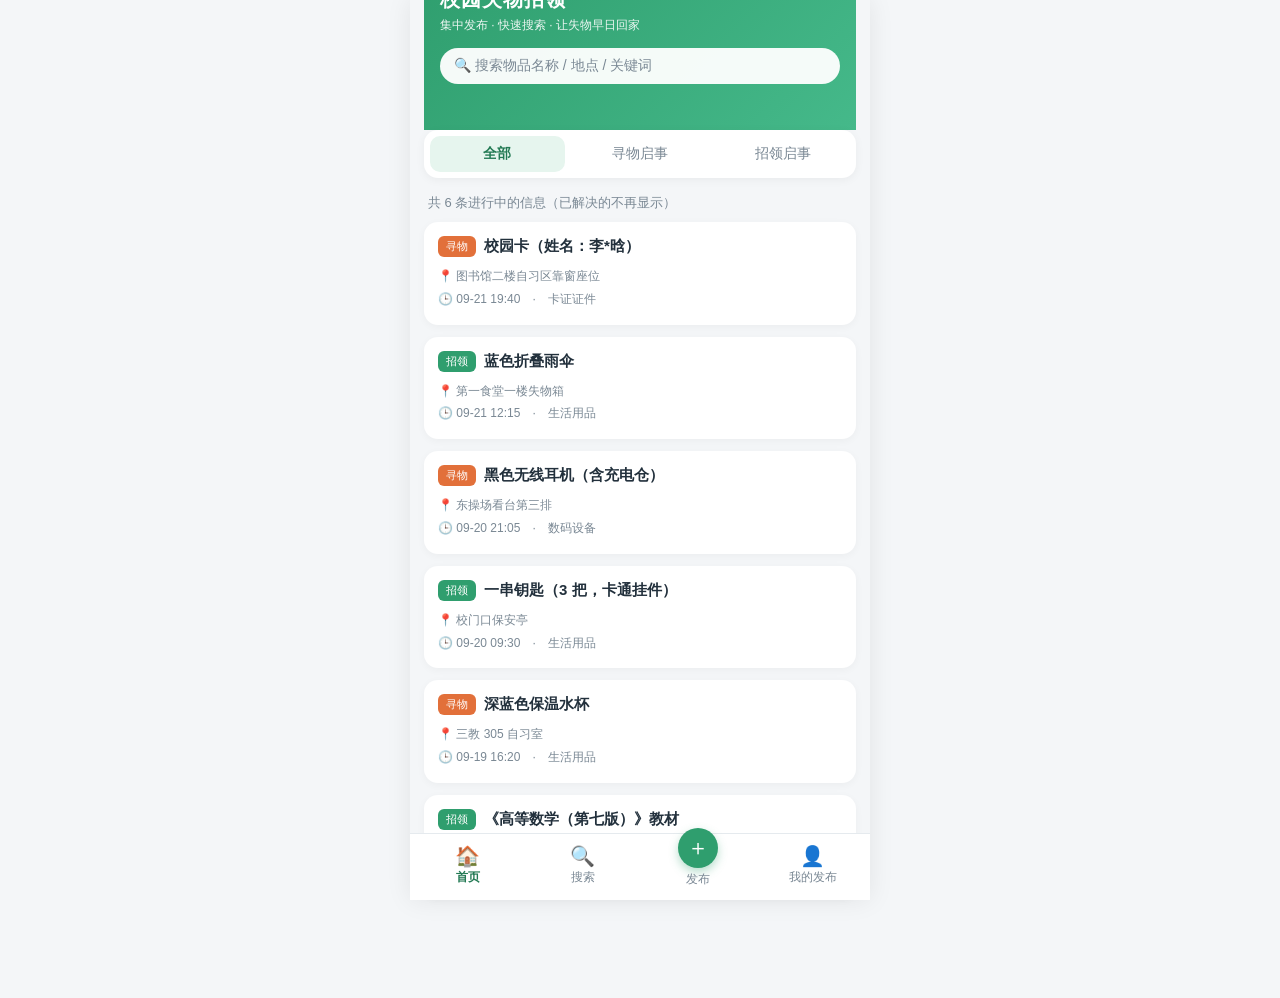
==== 校园失物招领小程序.html @ 011ce64b "feat:完成项目基础构建" ====
<!DOCTYPE html>
<html lang="zh-CN">
<head>
<meta charset="UTF-8">
<meta name="viewport" content="width=device-width, initial-scale=1.0">
<title>校园失物招领小程序 · 原型</title>
<style>
/* SECTION: base */
* { margin: 0; padding: 0; box-sizing: border-box; }
:root {
  --brand: #2f9e6e;
  --brand-dark: #237a54;
  --brand-light: #e6f5ee;
  --lost: #e2703a;
  --found: #2f9e6e;
  --text: #22303c;
  --sub: #7a8894;
  --line: #e5eaee;
  --bg: #f4f6f8;
  --card: #ffffff;
  --radius: 14px;
}
html, body { height: 100%; }
body {
  font-family: "PingFang SC", "Microsoft YaHei", "Helvetica Neue", Arial, sans-serif;
  background: var(--bg);
  color: var(--text);
  display: flex;
  justify-content: center;
}
/* 小程序外壳：桌面端居中为手机宽度，移动端铺满 */
#app {
  width: 100%;
  max-width: 460px;
  min-height: 100vh;
  background: var(--bg);
  display: flex;
  flex-direction: column;
  position: relative;
  box-shadow: 0 0 24px rgba(0,0,0,.08);
}
/* SECTION: header */
.app-header {
  background: linear-gradient(135deg, var(--brand) 0%, #45b98a 100%);
  color: #fff;
  padding: 18px 16px 46px;
}
.app-header h1 { font-size: 20px; font-weight: 700; letter-spacing: 1px; }
.app-header p { font-size: 12px; opacity: .9; margin-top: 4px; }
.header-search {
  margin-top: 14px;
  background: rgba(255,255,255,.95);
  border-radius: 999px;
  display: flex;
  align-items: center;
  padding: 9px 14px;
  gap: 8px;
  cursor: pointer;
  color: var(--sub);
  font-size: 14px;
}
/* SECTION: views */
.view { display: none; flex: 1; padding: 0 14px 88px; }
.view.active { display: block; }
.view-home { margin-top: -32px; }
/* 筛选 tab */
.filter-bar {
  display: flex;
  gap: 8px;
  background: var(--card);
  border-radius: var(--radius);
  padding: 6px;
  box-shadow: 0 2px 10px rgba(0,0,0,.05);
}
.filter-bar button {
  flex: 1;
  border: none;
  background: transparent;
  padding: 9px 0;
  border-radius: 10px;
  font-size: 14px;
  color: var(--sub);
  cursor: pointer;
}
.filter-bar button.on { background: var(--brand-light); color: var(--brand-dark); font-weight: 600; }
.section-title { font-size: 13px; color: var(--sub); margin: 16px 4px 10px; }
/* SECTION: card */
.card {
  background: var(--card);
  border-radius: var(--radius);
  padding: 14px;
  margin-bottom: 12px;
  box-shadow: 0 2px 8px rgba(0,0,0,.04);
  cursor: pointer;
  transition: transform .12s ease;
}
.card:active { transform: scale(.985); }
.card-top { display: flex; align-items: center; gap: 8px; margin-bottom: 8px; }
.tag {
  font-size: 11px;
  padding: 3px 8px;
  border-radius: 6px;
  color: #fff;
  flex-shrink: 0;
}
.tag.lost { background: var(--lost); }
.tag.found { background: var(--found); }
.tag.done { background: #9aa7b1; }
.card-title { font-size: 15px; font-weight: 600; flex: 1; }
.card-meta { font-size: 12px; color: var(--sub); line-height: 1.9; }
.card-meta span { display: block; }
.status-done { font-size: 12px; color: #9aa7b1; }
/* SECTION: empty */
.empty {
  text-align: center;
  color: var(--sub);
  font-size: 13px;
  padding: 48px 0;
  line-height: 2;
}
.empty .icon { font-size: 40px; display: block; margin-bottom: 6px; }
/* SECTION: form */
.form-card { background: var(--card); border-radius: var(--radius); padding: 16px; margin-top: 14px; }
.form-card h2 { font-size: 16px; margin-bottom: 14px; }
.field { margin-bottom: 14px; }
.field label { display: block; font-size: 13px; color: var(--text); margin-bottom: 6px; font-weight: 600; }
.field label i { color: #d9534f; font-style: normal; }
.field input[type=text], .field textarea, .field select {
  width: 100%;
  border: 1px solid var(--line);
  border-radius: 10px;
  padding: 10px 12px;
  font-size: 14px;
  font-family: inherit;
  color: var(--text);
  background: #fbfcfd;
  outline: none;
}
.field input:focus, .field textarea:focus, .field select:focus { border-color: var(--brand); background: #fff; }
.field textarea { resize: vertical; min-height: 76px; }
.type-switch { display: flex; gap: 8px; }
.type-switch button {
  flex: 1;
  padding: 10px 0;
  border: 1.5px solid var(--line);
  background: #fbfcfd;
  border-radius: 10px;
  font-size: 14px;
  color: var(--sub);
  cursor: pointer;
}
.type-switch button.on-lost { border-color: var(--lost); color: var(--lost); background: #fdf1ea; font-weight: 600; }
.type-switch button.on-found { border-color: var(--found); color: var(--found); background: var(--brand-light); font-weight: 600; }
.err { color: #d9534f; font-size: 12px; margin-top: 4px; display: none; }
.btn-primary {
  width: 100%;
  border: none;
  background: var(--brand);
  color: #fff;
  font-size: 16px;
  font-weight: 600;
  padding: 13px 0;
  border-radius: 999px;
  cursor: pointer;
  margin-top: 4px;
}
.btn-primary:active { background: var(--brand-dark); }
/* SECTION: search view */
.search-box {
  display: flex;
  gap: 8px;
  margin-top: 14px;
}
.search-box input {
  flex: 1;
  border: 1px solid var(--line);
  border-radius: 999px;
  padding: 11px 16px;
  font-size: 14px;
  outline: none;
  background: #fff;
}
.search-box input:focus { border-color: var(--brand); }
.search-box button {
  border: none;
  background: var(--brand);
  color: #fff;
  border-radius: 999px;
  padding: 0 20px;
  font-size: 14px;
  cursor: pointer;
}
.hot-tags { display: flex; flex-wrap: wrap; gap: 8px; margin-top: 12px; }
.hot-tags button {
  border: 1px solid var(--line);
  background: #fff;
  color: var(--sub);
  font-size: 12px;
  border-radius: 999px;
  padding: 6px 12px;
  cursor: pointer;
}
/* SECTION: detail */
.detail-card { background: var(--card); border-radius: var(--radius); padding: 18px 16px; margin-top: 14px; }
.detail-card h2 { font-size: 18px; margin: 10px 0 12px; line-height: 1.5; }
.detail-row { display: flex; font-size: 14px; padding: 9px 0; border-bottom: 1px dashed var(--line); }
.detail-row .k { width: 76px; color: var(--sub); flex-shrink: 0; }
.detail-row .v { flex: 1; line-height: 1.6; }
.detail-desc { font-size: 14px; line-height: 1.8; color: var(--text); background: var(--brand-light); border-radius: 10px; padding: 12px; margin-top: 12px; }
.contact-box {
  margin-top: 14px;
  border: 1.5px solid var(--brand);
  border-radius: 12px;
  padding: 12px 14px;
  font-size: 14px;
  color: var(--brand-dark);
  background: #f2fbf7;
}
.btn-back {
  margin-top: 14px;
  width: 100%;
  border: 1px solid var(--line);
  background: #fff;
  color: var(--sub);
  padding: 12px 0;
  border-radius: 999px;
  font-size: 14px;
  cursor: pointer;
}
.btn-status {
  margin-top: 10px;
  width: 100%;
  border: none;
  background: #fdf1ea;
  color: var(--lost);
  padding: 12px 0;
  border-radius: 999px;
  font-size: 14px;
  font-weight: 600;
  cursor: pointer;
}
/* SECTION: mine */
.mine-card { position: relative; }
.mine-actions { display: flex; gap: 8px; margin-top: 10px; }
.mine-actions button {
  flex: 1;
  border: 1px solid var(--brand);
  background: #fff;
  color: var(--brand-dark);
  border-radius: 999px;
  padding: 9px 0;
  font-size: 13px;
  cursor: pointer;
}
.mine-actions button.gray { border-color: var(--line); color: var(--sub); }
/* SECTION: tabbar */
.tabbar {
  position: fixed;
  bottom: 0;
  left: 50%;
  transform: translateX(-50%);
  width: 100%;
  max-width: 460px;
  background: #fff;
  border-top: 1px solid var(--line);
  display: flex;
  padding: 8px 0 calc(8px + env(safe-area-inset-bottom));
  z-index: 20;
}
.tabbar button {
  flex: 1;
  border: none;
  background: none;
  font-size: 12px;
  color: var(--sub);
  cursor: pointer;
  display: flex;
  flex-direction: column;
  align-items: center;
  gap: 3px;
  padding: 4px 0;
}
.tabbar button .ico { font-size: 20px; line-height: 1; }
.tabbar button.on { color: var(--brand-dark); font-weight: 600; }
.tabbar button.pub .ico {
  background: var(--brand);
  color: #fff;
  width: 40px; height: 40px;
  border-radius: 50%;
  display: flex; align-items: center; justify-content: center;
  font-size: 22px;
  margin-top: -18px;
  box-shadow: 0 4px 10px rgba(47,158,110,.35);
}
/* SECTION: toast */
#toast {
  position: fixed;
  left: 50%;
  top: 40%;
  transform: translate(-50%, -50%);
  background: rgba(30,40,48,.92);
  color: #fff;
  font-size: 14px;
  padding: 12px 22px;
  border-radius: 10px;
  z-index: 99;
  display: none;
  max-width: 78%;
  text-align: center;
  line-height: 1.6;
}
</style>
</head>
<body>
<div id="app">

  <!-- SECTION: view-home -->
  <section class="view view-home" id="view-home">
    <header class="app-header">
      <h1>校园失物招领</h1>
      <p>集中发布 · 快速搜索 · 让失物早日回家</p>
      <div class="header-search" id="home-search-entry">🔍 搜索物品名称 / 地点 / 关键词</div>
    </header>
    <div class="filter-bar" id="filter-bar">
      <button data-f="all" class="on">全部</button>
      <button data-f="lost">寻物启事</button>
      <button data-f="found">招领启事</button>
    </div>
    <div class="section-title" id="home-count"></div>
    <div id="home-list"></div>
  </section>

  <!-- SECTION: view-publish -->
  <section class="view" id="view-publish">
    <div class="form-card">
      <h2 id="publish-title">发布信息</h2>
      <div class="field">
        <label>信息类型 <i>*</i></label>
        <div class="type-switch" id="type-switch">
          <button data-t="lost" class="on-lost">我丢东西了（寻物）</button>
          <button data-t="found">我捡到东西了（招领）</button>
        </div>
      </div>
      <div class="field">
        <label for="f-title">物品名称 <i>*</i></label>
        <input type="text" id="f-title" placeholder="如：黑色无线耳机" maxlength="30">
        <div class="err" id="e-title">请填写物品名称</div>
      </div>
      <div class="field">
        <label for="f-category">物品分类</label>
        <select id="f-category">
          <option>卡证证件</option>
          <option>数码设备</option>
          <option>生活用品</option>
          <option>书籍资料</option>
          <option>衣物配饰</option>
          <option>其他</option>
        </select>
      </div>
      <div class="field">
        <label for="f-location">遗失 / 拾获地点 <i>*</i></label>
        <input type="text" id="f-location" placeholder="如：图书馆三楼自习区" maxlength="30">
        <div class="err" id="e-location">请填写地点</div>
      </div>
      <div class="field">
        <label for="f-time">大致时间</label>
        <input type="text" id="f-time" placeholder="如：09-22 下午课后" maxlength="30">
      </div>
      <div class="field">
        <label for="f-desc">详细描述</label>
        <textarea id="f-desc" placeholder="物品特征、补充说明等，方便对方确认（选填）" maxlength="120"></textarea>
      </div>
      <div class="field">
        <label for="f-contact">联系方式 <i>*</i></label>
        <input type="text" id="f-contact" placeholder="如：微信 / QQ / 电话" maxlength="40">
        <div class="err" id="e-contact">请填写联系方式</div>
      </div>
      <button class="btn-primary" id="btn-submit" data-primary-action="publish">确认发布</button>
    </div>
  </section>

  <!-- SECTION: view-search -->
  <section class="view" id="view-search">
    <div class="search-box">
      <input type="text" id="s-input" placeholder="输入物品名称、地点或关键词">
      <button id="s-btn" data-primary-action="search">搜索</button>
    </div>
    <div class="hot-tags" id="hot-tags">
      <button>校园卡</button><button>耳机</button><button>雨伞</button><button>钥匙</button><button>水杯</button><button>图书馆</button>
    </div>
    <div class="section-title" id="search-count">热门搜索词可一键搜索</div>
    <div id="search-list">
      <div class="empty"><span class="icon">🔍</span>输入关键词，查找校园内的失物与招领信息</div>
    </div>
  </section>

  <!-- SECTION: view-detail -->
  <section class="view" id="view-detail">
    <div class="detail-card" id="detail-card"></div>
    <button class="btn-back" id="btn-back">← 返回首页</button>
  </section>

  <!-- SECTION: view-mine -->
  <section class="view" id="view-mine">
    <div class="section-title" style="margin-top:16px">我发布的信息（可修改状态）</div>
    <div id="mine-list"></div>
  </section>

  <!-- SECTION: tabbar -->
  <nav class="tabbar" id="tabbar">
    <button data-v="home" class="on"><span class="ico">🏠</span>首页</button>
    <button data-v="search"><span class="ico">🔍</span>搜索</button>
    <button data-v="publish" class="pub"><span class="ico">＋</span>发布</button>
    <button data-v="mine"><span class="ico">👤</span>我的发布</button>
  </nav>

  <div id="toast"></div>
</div>

<script src="assets/data.js"></script>
<script>
/* SECTION: state */
var LS_KEY = "lf_proto_items_v1";
var items = loadItems();
var curFilter = "all";
var curDetailId = null;
var pubType = "lost";

function loadItems() {
  try {
    var saved = JSON.parse(localStorage.getItem(LS_KEY) || "null");
    if (Array.isArray(saved) && saved.length) return saved;
  } catch (e) {}
  return (window.LF_SEED || []).slice();
}
function saveItems() {
  try { localStorage.setItem(LS_KEY, JSON.stringify(items)); } catch (e) {}
}
function esc(s) {
  return String(s == null ? "" : s).replace(/[&<>"']/g, function (c) {
    return { "&": "&amp;", "<": "&lt;", ">": "&gt;", '"': "&quot;", "'": "&#39;" }[c];
  });
}
function typeText(t) { return t === "lost" ? "寻物" : "招领"; }
function statusText(it) { return it.status === "done" ? "已解决" : "进行中"; }

/* SECTION: toast */
var toastTimer = null;
function toast(msg) {
  var el = document.getElementById("toast");
  el.textContent = msg;
  el.style.display = "block";
  clearTimeout(toastTimer);
  toastTimer = setTimeout(function () { el.style.display = "none"; }, 1800);
}

/* SECTION: nav */
function show(view) {
  document.querySelectorAll(".view").forEach(function (v) { v.classList.remove("active"); });
  document.getElementById("view-" + view).classList.add("active");
  document.querySelectorAll("#tabbar button").forEach(function (b) {
    b.classList.toggle("on", b.dataset.v === view);
  });
  window.scrollTo(0, 0);
  if (view === "home") renderHome();
  if (view === "mine") renderMine();
}
document.getElementById("tabbar").addEventListener("click", function (e) {
  var b = e.target.closest("button");
  if (!b) return;
  if (b.dataset.v === "publish") resetPublishForm();
  show(b.dataset.v);
});
document.getElementById("home-search-entry").addEventListener("click", function () {
  show("search");
  document.getElementById("s-input").focus();
});

/* SECTION: home render */
function cardHTML(it) {
  return '<div class="card" data-id="' + it.id + '">' +
    '<div class="card-top">' +
      '<span class="tag ' + it.type + '">' + typeText(it.type) + '</span>' +
      '<span class="card-title">' + esc(it.title) + '</span>' +
      (it.status === "done" ? '<span class="status-done">已解决</span>' : '') +
    '</div>' +
    '<div class="card-meta">' +
      '<span>📍 ' + esc(it.location) + '</span>' +
      '<span>🕒 ' + esc(it.time || "时间未填") + '　·　' + esc(it.category) + '</span>' +
    '</div></div>';
}
function renderHome() {
  var list = items.filter(function (it) {
    return it.status !== "done" && (curFilter === "all" || it.type === curFilter);
  });
  list.sort(function (a, b) { return b.createdAt - a.createdAt; });
  document.getElementById("home-count").textContent =
    "共 " + list.length + " 条进行中的信息（已解决的不再显示）";
  document.getElementById("home-list").innerHTML = list.length
    ? list.map(cardHTML).join("")
    : '<div class="empty"><span class="icon">📭</span>暂无该类型信息<br>点击底部“发布”按钮发布第一条吧</div>';
}
document.getElementById("filter-bar").addEventListener("click", function (e) {
  var b = e.target.closest("button");
  if (!b) return;
  curFilter = b.dataset.f;
  document.querySelectorAll("#filter-bar button").forEach(function (x) { x.classList.toggle("on", x === b); });
  renderHome();
});
document.getElementById("home-list").addEventListener("click", function (e) {
  var c = e.target.closest(".card");
  if (c) openDetail(c.dataset.id);
});

/* SECTION: detail */
function openDetail(id) {
  var it = items.find(function (x) { return x.id === id; });
  if (!it) return;
  curDetailId = id;
  var mineBtn = it.mine && it.status !== "done"
    ? '<button class="btn-status" id="btn-done">标记为已解决</button>' : "";
  document.getElementById("detail-card").innerHTML =
    '<span class="tag ' + it.type + '">' + typeText(it.type) + '启事</span>' +
    (it.status === "done" ? ' <span class="tag done">已解决</span>' : '') +
    '<h2>' + esc(it.title) + '</h2>' +
    '<div class="detail-row"><span class="k">物品分类</span><span class="v">' + esc(it.category) + '</span></div>' +
    '<div class="detail-row"><span class="k">' + (it.type === "lost" ? "遗失地点" : "拾获地点") + '</span><span class="v">' + esc(it.location) + '</span></div>' +
    '<div class="detail-row"><span class="k">大致时间</span><span class="v">' + esc(it.time || "未填写") + '</span></div>' +
    '<div class="detail-row"><span class="k">发布人</span><span class="v">' + esc(it.owner) + '</span></div>' +
    '<div class="detail-row"><span class="k">当前状态</span><span class="v">' + statusText(it) + '</span></div>' +
    (it.desc ? '<div class="detail-desc">' + esc(it.desc) + '</div>' : '') +
    '<div class="contact-box">📞 联系方式：' + esc(it.contact) + '</div>' +
    mineBtn;
  show("detail");
  var doneBtn = document.getElementById("btn-done");
  if (doneBtn) doneBtn.addEventListener("click", function () {
    it.status = "done";
    saveItems();
    toast("已标记为已解决");
    openDetail(id);
  });
}
document.getElementById("btn-back").addEventListener("click", function () { show("home"); });

/* SECTION: publish */
var editId = null;

function resetPublishForm() {
  editId = null;
  pubType = "lost";
  ["f-title", "f-location", "f-time", "f-desc", "f-contact"].forEach(function (id) {
    document.getElementById(id).value = "";
  });
  document.getElementById("f-category").selectedIndex = 0;
  ["e-title", "e-location", "e-contact"].forEach(function (id) {
    document.getElementById(id).style.display = "none";
  });
  document.getElementById("publish-title").textContent = "发布信息";
  document.getElementById("btn-submit").textContent = "确认发布";
  document.querySelectorAll("#type-switch button").forEach(function (x) {
    x.className = x.dataset.t === "lost" ? "on-lost" : "";
  });
}

function openEdit(id) {
  var it = items.find(function (x) { return x.id === id; });
  if (!it) return;
  editId = id;
  pubType = it.type;
  document.getElementById("f-title").value = it.title;
  document.getElementById("f-category").value = it.category;
  document.getElementById("f-location").value = it.location;
  document.getElementById("f-time").value = it.time;
  document.getElementById("f-desc").value = it.desc || "";
  document.getElementById("f-contact").value = it.contact;
  document.getElementById("publish-title").textContent = "编辑信息";
  document.getElementById("btn-submit").textContent = "保存修改";
  document.querySelectorAll("#type-switch button").forEach(function (x) {
    x.className = "";
    if (x.dataset.t === pubType) x.className = pubType === "lost" ? "on-lost" : "on-found";
  });
  show("publish");
}

document.getElementById("type-switch").addEventListener("click", function (e) {
  var b = e.target.closest("button");
  if (!b) return;
  pubType = b.dataset.t;
  document.querySelectorAll("#type-switch button").forEach(function (x) {
    x.className = "";
    if (x === b) x.className = pubType === "lost" ? "on-lost" : "on-found";
  });
});
document.getElementById("btn-submit").addEventListener("click", function () {
  var title = document.getElementById("f-title").value.trim();
  var loc = document.getElementById("f-location").value.trim();
  var contact = document.getElementById("f-contact").value.trim();
  var ok = true;
  [["e-title", title], ["e-location", loc], ["e-contact", contact]].forEach(function (p) {
    var show2 = !p[1];
    document.getElementById(p[0]).style.display = show2 ? "block" : "none";
    if (show2) ok = false;
  });
  if (!ok) { toast("请补全带 * 的必填项"); return; }
  var now = new Date();
  var pad = function (n) { return n < 10 ? "0" + n : n; };
  var defaultTime = document.getElementById("f-time").value.trim() ||
    (pad(now.getMonth() + 1) + "-" + pad(now.getDate()) + " " + pad(now.getHours()) + ":" + pad(now.getMinutes()));

  if (editId) {
    var it = items.find(function (x) { return x.id === editId; });
    if (it) {
      it.type = pubType;
      it.title = title;
      it.category = document.getElementById("f-category").value;
      it.location = loc;
      it.time = defaultTime;
      it.desc = document.getElementById("f-desc").value.trim();
      it.contact = contact;
    }
    saveItems();
    resetPublishForm();
    toast("修改已保存");
    show("mine");
    return;
  }

  items.unshift({
    id: "u" + Date.now(),
    type: pubType,
    title: title,
    category: document.getElementById("f-category").value,
    location: loc,
    time: defaultTime,
    desc: document.getElementById("f-desc").value.trim(),
    contact: contact,
    owner: "我",
    mine: true,
    status: "open",
    createdAt: Date.now()
  });
  saveItems();
  resetPublishForm();
  toast("发布成功！信息已显示在首页");
  show("home");
});

/* SECTION: search */
function doSearch(kw) {
  kw = kw.trim();
  if (!kw) { toast("请输入搜索关键词"); return; }
  var k = kw.toLowerCase();
  var res = items.filter(function (it) {
    return it.status !== "done" &&
      (it.title + it.location + it.category + it.desc + it.type).toLowerCase().indexOf(k) >= 0;
  });
  res.sort(function (a, b) { return b.createdAt - a.createdAt; });
  document.getElementById("search-count").textContent =
    "“" + kw + "” 的搜索结果：共 " + res.length + " 条";
  document.getElementById("search-list").innerHTML = res.length
    ? res.map(cardHTML).join("")
    : '<div class="empty"><span class="icon">🙁</span>没有找到与“' + esc(kw) + '”相关的信息<br>换个关键词试试，或发布一条新信息</div>';
}
document.getElementById("s-btn").addEventListener("click", function () {
  doSearch(document.getElementById("s-input").value);
});
document.getElementById("s-input").addEventListener("keydown", function (e) {
  if (e.key === "Enter") doSearch(this.value);
});
document.getElementById("hot-tags").addEventListener("click", function (e) {
  var b = e.target.closest("button");
  if (!b) return;
  document.getElementById("s-input").value = b.textContent;
  doSearch(b.textContent);
});
document.getElementById("search-list").addEventListener("click", function (e) {
  var c = e.target.closest(".card");
  if (c) openDetail(c.dataset.id);
});

/* SECTION: mine */
function renderMine() {
  var mine = items.filter(function (it) { return it.mine; });
  mine.sort(function (a, b) { return b.createdAt - a.createdAt; });
  document.getElementById("mine-list").innerHTML = mine.length
    ? mine.map(function (it) {
        return '<div class="card mine-card" data-id="' + it.id + '">' +
          '<div class="card-top"><span class="tag ' + it.type + '">' + typeText(it.type) + '</span>' +
          '<span class="card-title">' + esc(it.title) + '</span>' +
          '<span class="status-done">' + statusText(it) + '</span></div>' +
          '<div class="card-meta"><span>📍 ' + esc(it.location) + '　🕒 ' + esc(it.time) + '</span></div>' +
          '<div class="mine-actions">' +
            (it.status !== "done" ? '<button data-act="done">标记为已解决</button>' : '') +
            (it.status !== "done" ? '<button data-act="edit">编辑修改</button>' : '') +
            '<button class="gray" data-act="view">查看详情</button>' +
          '</div></div>';
      }).join("")
    : '<div class="empty"><span class="icon">📝</span>你还没有发布过信息<br>点击底部“＋”发布第一条</div>';
}
document.getElementById("mine-list").addEventListener("click", function (e) {
  var act = e.target.closest("button");
  var card = e.target.closest(".card");
  if (!card) return;
  var it = items.find(function (x) { return x.id === card.dataset.id; });
  if (!it) return;
  if (act && act.dataset.act === "done") {
    it.status = "done";
    saveItems();
    toast("状态已更新为“已解决”，该信息已从列表移除");
    renderMine();
  } else if (act && act.dataset.act === "edit") {
    openEdit(it.id);
  } else {
    openDetail(it.id);
  }
});

/* SECTION: init */
renderHome();
show("home");
</script>
</body>
</html>
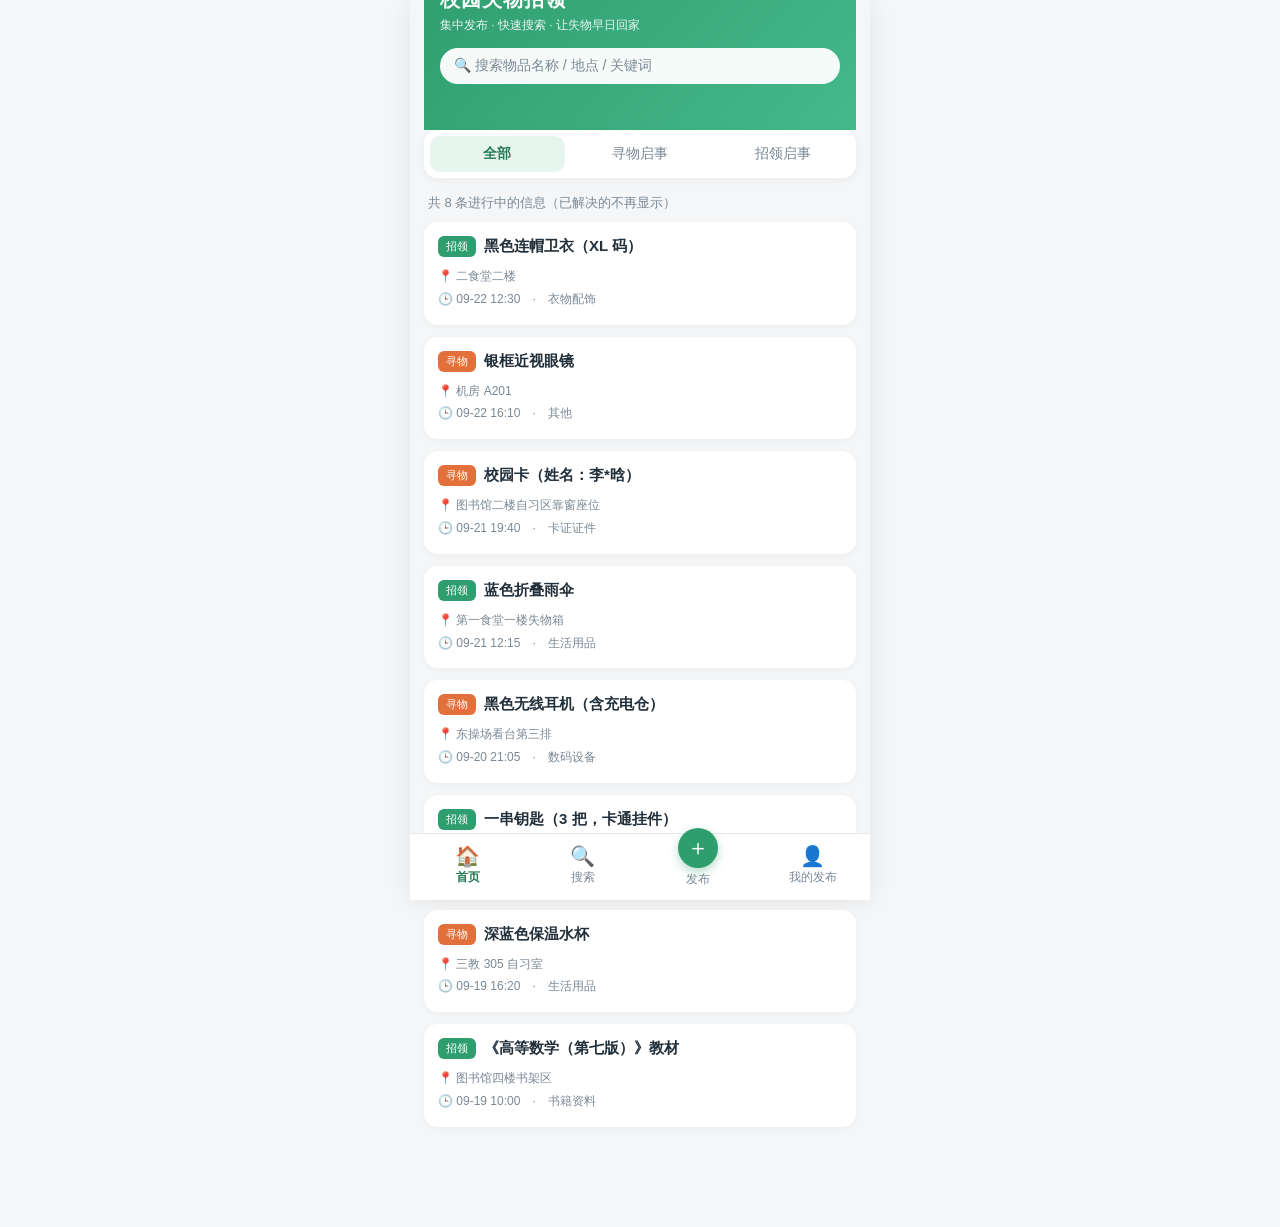
==== commit 62b2f51a: "feat: 实现校园失物招领核心流程 支持发布、搜索、详情、编辑、已找到/已归还状态维护，增加组合筛选、联系方式复制和数据备份，补充 README 与测试报告。" ====
--- a/校园失物招领小程序.html
+++ b/校园失物招领小程序.html
@@ -1,723 +1,723 @@
-<!DOCTYPE html>
-<html lang="zh-CN">
-<head>
-<meta charset="UTF-8">
-<meta name="viewport" content="width=device-width, initial-scale=1.0">
-<title>校园失物招领小程序 · 原型</title>
-<style>
-/* SECTION: base */
-* { margin: 0; padding: 0; box-sizing: border-box; }
-:root {
-  --brand: #2f9e6e;
-  --brand-dark: #237a54;
-  --brand-light: #e6f5ee;
-  --lost: #e2703a;
-  --found: #2f9e6e;
-  --text: #22303c;
-  --sub: #7a8894;
-  --line: #e5eaee;
-  --bg: #f4f6f8;
-  --card: #ffffff;
-  --radius: 14px;
-}
-html, body { height: 100%; }
-body {
-  font-family: "PingFang SC", "Microsoft YaHei", "Helvetica Neue", Arial, sans-serif;
-  background: var(--bg);
-  color: var(--text);
-  display: flex;
-  justify-content: center;
-}
-/* 小程序外壳：桌面端居中为手机宽度，移动端铺满 */
-#app {
-  width: 100%;
-  max-width: 460px;
-  min-height: 100vh;
-  background: var(--bg);
-  display: flex;
-  flex-direction: column;
-  position: relative;
-  box-shadow: 0 0 24px rgba(0,0,0,.08);
-}
-/* SECTION: header */
-.app-header {
-  background: linear-gradient(135deg, var(--brand) 0%, #45b98a 100%);
-  color: #fff;
-  padding: 18px 16px 46px;
-}
-.app-header h1 { font-size: 20px; font-weight: 700; letter-spacing: 1px; }
-.app-header p { font-size: 12px; opacity: .9; margin-top: 4px; }
-.header-search {
-  margin-top: 14px;
-  background: rgba(255,255,255,.95);
-  border-radius: 999px;
-  display: flex;
-  align-items: center;
-  padding: 9px 14px;
-  gap: 8px;
-  cursor: pointer;
-  color: var(--sub);
-  font-size: 14px;
-}
-/* SECTION: views */
-.view { display: none; flex: 1; padding: 0 14px 88px; }
-.view.active { display: block; }
-.view-home { margin-top: -32px; }
-/* 筛选 tab */
-.filter-bar {
-  display: flex;
-  gap: 8px;
-  background: var(--card);
-  border-radius: var(--radius);
-  padding: 6px;
-  box-shadow: 0 2px 10px rgba(0,0,0,.05);
-}
-.filter-bar button {
-  flex: 1;
-  border: none;
-  background: transparent;
-  padding: 9px 0;
-  border-radius: 10px;
-  font-size: 14px;
-  color: var(--sub);
-  cursor: pointer;
-}
-.filter-bar button.on { background: var(--brand-light); color: var(--brand-dark); font-weight: 600; }
-.section-title { font-size: 13px; color: var(--sub); margin: 16px 4px 10px; }
-/* SECTION: card */
-.card {
-  background: var(--card);
-  border-radius: var(--radius);
-  padding: 14px;
-  margin-bottom: 12px;
-  box-shadow: 0 2px 8px rgba(0,0,0,.04);
-  cursor: pointer;
-  transition: transform .12s ease;
-}
-.card:active { transform: scale(.985); }
-.card-top { display: flex; align-items: center; gap: 8px; margin-bottom: 8px; }
-.tag {
-  font-size: 11px;
-  padding: 3px 8px;
-  border-radius: 6px;
-  color: #fff;
-  flex-shrink: 0;
-}
-.tag.lost { background: var(--lost); }
-.tag.found { background: var(--found); }
-.tag.done { background: #9aa7b1; }
-.card-title { font-size: 15px; font-weight: 600; flex: 1; }
-.card-meta { font-size: 12px; color: var(--sub); line-height: 1.9; }
-.card-meta span { display: block; }
-.status-done { font-size: 12px; color: #9aa7b1; }
-/* SECTION: empty */
-.empty {
-  text-align: center;
-  color: var(--sub);
-  font-size: 13px;
-  padding: 48px 0;
-  line-height: 2;
-}
-.empty .icon { font-size: 40px; display: block; margin-bottom: 6px; }
-/* SECTION: form */
-.form-card { background: var(--card); border-radius: var(--radius); padding: 16px; margin-top: 14px; }
-.form-card h2 { font-size: 16px; margin-bottom: 14px; }
-.field { margin-bottom: 14px; }
-.field label { display: block; font-size: 13px; color: var(--text); margin-bottom: 6px; font-weight: 600; }
-.field label i { color: #d9534f; font-style: normal; }
-.field input[type=text], .field textarea, .field select {
-  width: 100%;
-  border: 1px solid var(--line);
-  border-radius: 10px;
-  padding: 10px 12px;
-  font-size: 14px;
-  font-family: inherit;
-  color: var(--text);
-  background: #fbfcfd;
-  outline: none;
-}
-.field input:focus, .field textarea:focus, .field select:focus { border-color: var(--brand); background: #fff; }
-.field textarea { resize: vertical; min-height: 76px; }
-.type-switch { display: flex; gap: 8px; }
-.type-switch button {
-  flex: 1;
-  padding: 10px 0;
-  border: 1.5px solid var(--line);
-  background: #fbfcfd;
-  border-radius: 10px;
-  font-size: 14px;
-  color: var(--sub);
-  cursor: pointer;
-}
-.type-switch button.on-lost { border-color: var(--lost); color: var(--lost); background: #fdf1ea; font-weight: 600; }
-.type-switch button.on-found { border-color: var(--found); color: var(--found); background: var(--brand-light); font-weight: 600; }
-.err { color: #d9534f; font-size: 12px; margin-top: 4px; display: none; }
-.btn-primary {
-  width: 100%;
-  border: none;
-  background: var(--brand);
-  color: #fff;
-  font-size: 16px;
-  font-weight: 600;
-  padding: 13px 0;
-  border-radius: 999px;
-  cursor: pointer;
-  margin-top: 4px;
-}
-.btn-primary:active { background: var(--brand-dark); }
-/* SECTION: search view */
-.search-box {
-  display: flex;
-  gap: 8px;
-  margin-top: 14px;
-}
-.search-box input {
-  flex: 1;
-  border: 1px solid var(--line);
-  border-radius: 999px;
-  padding: 11px 16px;
-  font-size: 14px;
-  outline: none;
-  background: #fff;
-}
-.search-box input:focus { border-color: var(--brand); }
-.search-box button {
-  border: none;
-  background: var(--brand);
-  color: #fff;
-  border-radius: 999px;
-  padding: 0 20px;
-  font-size: 14px;
-  cursor: pointer;
-}
-.hot-tags { display: flex; flex-wrap: wrap; gap: 8px; margin-top: 12px; }
-.hot-tags button {
-  border: 1px solid var(--line);
-  background: #fff;
-  color: var(--sub);
-  font-size: 12px;
-  border-radius: 999px;
-  padding: 6px 12px;
-  cursor: pointer;
-}
-/* SECTION: detail */
-.detail-card { background: var(--card); border-radius: var(--radius); padding: 18px 16px; margin-top: 14px; }
-.detail-card h2 { font-size: 18px; margin: 10px 0 12px; line-height: 1.5; }
-.detail-row { display: flex; font-size: 14px; padding: 9px 0; border-bottom: 1px dashed var(--line); }
-.detail-row .k { width: 76px; color: var(--sub); flex-shrink: 0; }
-.detail-row .v { flex: 1; line-height: 1.6; }
-.detail-desc { font-size: 14px; line-height: 1.8; color: var(--text); background: var(--brand-light); border-radius: 10px; padding: 12px; margin-top: 12px; }
-.contact-box {
-  margin-top: 14px;
-  border: 1.5px solid var(--brand);
-  border-radius: 12px;
-  padding: 12px 14px;
-  font-size: 14px;
-  color: var(--brand-dark);
-  background: #f2fbf7;
-}
-.btn-back {
-  margin-top: 14px;
-  width: 100%;
-  border: 1px solid var(--line);
-  background: #fff;
-  color: var(--sub);
-  padding: 12px 0;
-  border-radius: 999px;
-  font-size: 14px;
-  cursor: pointer;
-}
-.btn-status {
-  margin-top: 10px;
-  width: 100%;
-  border: none;
-  background: #fdf1ea;
-  color: var(--lost);
-  padding: 12px 0;
-  border-radius: 999px;
-  font-size: 14px;
-  font-weight: 600;
-  cursor: pointer;
-}
-/* SECTION: mine */
-.mine-card { position: relative; }
-.mine-actions { display: flex; gap: 8px; margin-top: 10px; }
-.mine-actions button {
-  flex: 1;
-  border: 1px solid var(--brand);
-  background: #fff;
-  color: var(--brand-dark);
-  border-radius: 999px;
-  padding: 9px 0;
-  font-size: 13px;
-  cursor: pointer;
-}
-.mine-actions button.gray { border-color: var(--line); color: var(--sub); }
-/* SECTION: tabbar */
-.tabbar {
-  position: fixed;
-  bottom: 0;
-  left: 50%;
-  transform: translateX(-50%);
-  width: 100%;
-  max-width: 460px;
-  background: #fff;
-  border-top: 1px solid var(--line);
-  display: flex;
-  padding: 8px 0 calc(8px + env(safe-area-inset-bottom));
-  z-index: 20;
-}
-.tabbar button {
-  flex: 1;
-  border: none;
-  background: none;
-  font-size: 12px;
-  color: var(--sub);
-  cursor: pointer;
-  display: flex;
-  flex-direction: column;
-  align-items: center;
-  gap: 3px;
-  padding: 4px 0;
-}
-.tabbar button .ico { font-size: 20px; line-height: 1; }
-.tabbar button.on { color: var(--brand-dark); font-weight: 600; }
-.tabbar button.pub .ico {
-  background: var(--brand);
-  color: #fff;
-  width: 40px; height: 40px;
-  border-radius: 50%;
-  display: flex; align-items: center; justify-content: center;
-  font-size: 22px;
-  margin-top: -18px;
-  box-shadow: 0 4px 10px rgba(47,158,110,.35);
-}
-/* SECTION: toast */
-#toast {
-  position: fixed;
-  left: 50%;
-  top: 40%;
-  transform: translate(-50%, -50%);
-  background: rgba(30,40,48,.92);
-  color: #fff;
-  font-size: 14px;
-  padding: 12px 22px;
-  border-radius: 10px;
-  z-index: 99;
-  display: none;
-  max-width: 78%;
-  text-align: center;
-  line-height: 1.6;
-}
-</style>
-</head>
-<body>
-<div id="app">
-
-  <!-- SECTION: view-home -->
-  <section class="view view-home" id="view-home">
-    <header class="app-header">
-      <h1>校园失物招领</h1>
-      <p>集中发布 · 快速搜索 · 让失物早日回家</p>
-      <div class="header-search" id="home-search-entry">🔍 搜索物品名称 / 地点 / 关键词</div>
-    </header>
-    <div class="filter-bar" id="filter-bar">
-      <button data-f="all" class="on">全部</button>
-      <button data-f="lost">寻物启事</button>
-      <button data-f="found">招领启事</button>
-    </div>
-    <div class="section-title" id="home-count"></div>
-    <div id="home-list"></div>
-  </section>
-
-  <!-- SECTION: view-publish -->
-  <section class="view" id="view-publish">
-    <div class="form-card">
-      <h2 id="publish-title">发布信息</h2>
-      <div class="field">
-        <label>信息类型 <i>*</i></label>
-        <div class="type-switch" id="type-switch">
-          <button data-t="lost" class="on-lost">我丢东西了（寻物）</button>
-          <button data-t="found">我捡到东西了（招领）</button>
-        </div>
-      </div>
-      <div class="field">
-        <label for="f-title">物品名称 <i>*</i></label>
-        <input type="text" id="f-title" placeholder="如：黑色无线耳机" maxlength="30">
-        <div class="err" id="e-title">请填写物品名称</div>
-      </div>
-      <div class="field">
-        <label for="f-category">物品分类</label>
-        <select id="f-category">
-          <option>卡证证件</option>
-          <option>数码设备</option>
-          <option>生活用品</option>
-          <option>书籍资料</option>
-          <option>衣物配饰</option>
-          <option>其他</option>
-        </select>
-      </div>
-      <div class="field">
-        <label for="f-location">遗失 / 拾获地点 <i>*</i></label>
-        <input type="text" id="f-location" placeholder="如：图书馆三楼自习区" maxlength="30">
-        <div class="err" id="e-location">请填写地点</div>
-      </div>
-      <div class="field">
-        <label for="f-time">大致时间</label>
-        <input type="text" id="f-time" placeholder="如：09-22 下午课后" maxlength="30">
-      </div>
-      <div class="field">
-        <label for="f-desc">详细描述</label>
-        <textarea id="f-desc" placeholder="物品特征、补充说明等，方便对方确认（选填）" maxlength="120"></textarea>
-      </div>
-      <div class="field">
-        <label for="f-contact">联系方式 <i>*</i></label>
-        <input type="text" id="f-contact" placeholder="如：微信 / QQ / 电话" maxlength="40">
-        <div class="err" id="e-contact">请填写联系方式</div>
-      </div>
-      <button class="btn-primary" id="btn-submit" data-primary-action="publish">确认发布</button>
-    </div>
-  </section>
-
-  <!-- SECTION: view-search -->
-  <section class="view" id="view-search">
-    <div class="search-box">
-      <input type="text" id="s-input" placeholder="输入物品名称、地点或关键词">
-      <button id="s-btn" data-primary-action="search">搜索</button>
-    </div>
-    <div class="hot-tags" id="hot-tags">
-      <button>校园卡</button><button>耳机</button><button>雨伞</button><button>钥匙</button><button>水杯</button><button>图书馆</button>
-    </div>
-    <div class="section-title" id="search-count">热门搜索词可一键搜索</div>
-    <div id="search-list">
-      <div class="empty"><span class="icon">🔍</span>输入关键词，查找校园内的失物与招领信息</div>
-    </div>
-  </section>
-
-  <!-- SECTION: view-detail -->
-  <section class="view" id="view-detail">
-    <div class="detail-card" id="detail-card"></div>
-    <button class="btn-back" id="btn-back">← 返回首页</button>
-  </section>
-
-  <!-- SECTION: view-mine -->
-  <section class="view" id="view-mine">
-    <div class="section-title" style="margin-top:16px">我发布的信息（可修改状态）</div>
-    <div id="mine-list"></div>
-  </section>
-
-  <!-- SECTION: tabbar -->
-  <nav class="tabbar" id="tabbar">
-    <button data-v="home" class="on"><span class="ico">🏠</span>首页</button>
-    <button data-v="search"><span class="ico">🔍</span>搜索</button>
-    <button data-v="publish" class="pub"><span class="ico">＋</span>发布</button>
-    <button data-v="mine"><span class="ico">👤</span>我的发布</button>
-  </nav>
-
-  <div id="toast"></div>
-</div>
-
-<script src="assets/data.js"></script>
-<script>
-/* SECTION: state */
-var LS_KEY = "lf_proto_items_v1";
-var items = loadItems();
-var curFilter = "all";
-var curDetailId = null;
-var pubType = "lost";
-
-function loadItems() {
-  try {
-    var saved = JSON.parse(localStorage.getItem(LS_KEY) || "null");
-    if (Array.isArray(saved) && saved.length) return saved;
-  } catch (e) {}
-  return (window.LF_SEED || []).slice();
-}
-function saveItems() {
-  try { localStorage.setItem(LS_KEY, JSON.stringify(items)); } catch (e) {}
-}
-function esc(s) {
-  return String(s == null ? "" : s).replace(/[&<>"']/g, function (c) {
-    return { "&": "&amp;", "<": "&lt;", ">": "&gt;", '"': "&quot;", "'": "&#39;" }[c];
-  });
-}
-function typeText(t) { return t === "lost" ? "寻物" : "招领"; }
-function statusText(it) { return it.status === "done" ? "已解决" : "进行中"; }
-
-/* SECTION: toast */
-var toastTimer = null;
-function toast(msg) {
-  var el = document.getElementById("toast");
-  el.textContent = msg;
-  el.style.display = "block";
-  clearTimeout(toastTimer);
-  toastTimer = setTimeout(function () { el.style.display = "none"; }, 1800);
-}
-
-/* SECTION: nav */
-function show(view) {
-  document.querySelectorAll(".view").forEach(function (v) { v.classList.remove("active"); });
-  document.getElementById("view-" + view).classList.add("active");
-  document.querySelectorAll("#tabbar button").forEach(function (b) {
-    b.classList.toggle("on", b.dataset.v === view);
-  });
-  window.scrollTo(0, 0);
-  if (view === "home") renderHome();
-  if (view === "mine") renderMine();
-}
-document.getElementById("tabbar").addEventListener("click", function (e) {
-  var b = e.target.closest("button");
-  if (!b) return;
-  if (b.dataset.v === "publish") resetPublishForm();
-  show(b.dataset.v);
-});
-document.getElementById("home-search-entry").addEventListener("click", function () {
-  show("search");
-  document.getElementById("s-input").focus();
-});
-
-/* SECTION: home render */
-function cardHTML(it) {
-  return '<div class="card" data-id="' + it.id + '">' +
-    '<div class="card-top">' +
-      '<span class="tag ' + it.type + '">' + typeText(it.type) + '</span>' +
-      '<span class="card-title">' + esc(it.title) + '</span>' +
-      (it.status === "done" ? '<span class="status-done">已解决</span>' : '') +
-    '</div>' +
-    '<div class="card-meta">' +
-      '<span>📍 ' + esc(it.location) + '</span>' +
-      '<span>🕒 ' + esc(it.time || "时间未填") + '　·　' + esc(it.category) + '</span>' +
-    '</div></div>';
-}
-function renderHome() {
-  var list = items.filter(function (it) {
-    return it.status !== "done" && (curFilter === "all" || it.type === curFilter);
-  });
-  list.sort(function (a, b) { return b.createdAt - a.createdAt; });
-  document.getElementById("home-count").textContent =
-    "共 " + list.length + " 条进行中的信息（已解决的不再显示）";
-  document.getElementById("home-list").innerHTML = list.length
-    ? list.map(cardHTML).join("")
-    : '<div class="empty"><span class="icon">📭</span>暂无该类型信息<br>点击底部“发布”按钮发布第一条吧</div>';
-}
-document.getElementById("filter-bar").addEventListener("click", function (e) {
-  var b = e.target.closest("button");
-  if (!b) return;
-  curFilter = b.dataset.f;
-  document.querySelectorAll("#filter-bar button").forEach(function (x) { x.classList.toggle("on", x === b); });
-  renderHome();
-});
-document.getElementById("home-list").addEventListener("click", function (e) {
-  var c = e.target.closest(".card");
-  if (c) openDetail(c.dataset.id);
-});
-
-/* SECTION: detail */
-function openDetail(id) {
-  var it = items.find(function (x) { return x.id === id; });
-  if (!it) return;
-  curDetailId = id;
-  var mineBtn = it.mine && it.status !== "done"
-    ? '<button class="btn-status" id="btn-done">标记为已解决</button>' : "";
-  document.getElementById("detail-card").innerHTML =
-    '<span class="tag ' + it.type + '">' + typeText(it.type) + '启事</span>' +
-    (it.status === "done" ? ' <span class="tag done">已解决</span>' : '') +
-    '<h2>' + esc(it.title) + '</h2>' +
-    '<div class="detail-row"><span class="k">物品分类</span><span class="v">' + esc(it.category) + '</span></div>' +
-    '<div class="detail-row"><span class="k">' + (it.type === "lost" ? "遗失地点" : "拾获地点") + '</span><span class="v">' + esc(it.location) + '</span></div>' +
-    '<div class="detail-row"><span class="k">大致时间</span><span class="v">' + esc(it.time || "未填写") + '</span></div>' +
-    '<div class="detail-row"><span class="k">发布人</span><span class="v">' + esc(it.owner) + '</span></div>' +
-    '<div class="detail-row"><span class="k">当前状态</span><span class="v">' + statusText(it) + '</span></div>' +
-    (it.desc ? '<div class="detail-desc">' + esc(it.desc) + '</div>' : '') +
-    '<div class="contact-box">📞 联系方式：' + esc(it.contact) + '</div>' +
-    mineBtn;
-  show("detail");
-  var doneBtn = document.getElementById("btn-done");
-  if (doneBtn) doneBtn.addEventListener("click", function () {
-    it.status = "done";
-    saveItems();
-    toast("已标记为已解决");
-    openDetail(id);
-  });
-}
-document.getElementById("btn-back").addEventListener("click", function () { show("home"); });
-
-/* SECTION: publish */
-var editId = null;
-
-function resetPublishForm() {
-  editId = null;
-  pubType = "lost";
-  ["f-title", "f-location", "f-time", "f-desc", "f-contact"].forEach(function (id) {
-    document.getElementById(id).value = "";
-  });
-  document.getElementById("f-category").selectedIndex = 0;
-  ["e-title", "e-location", "e-contact"].forEach(function (id) {
-    document.getElementById(id).style.display = "none";
-  });
-  document.getElementById("publish-title").textContent = "发布信息";
-  document.getElementById("btn-submit").textContent = "确认发布";
-  document.querySelectorAll("#type-switch button").forEach(function (x) {
-    x.className = x.dataset.t === "lost" ? "on-lost" : "";
-  });
-}
-
-function openEdit(id) {
-  var it = items.find(function (x) { return x.id === id; });
-  if (!it) return;
-  editId = id;
-  pubType = it.type;
-  document.getElementById("f-title").value = it.title;
-  document.getElementById("f-category").value = it.category;
-  document.getElementById("f-location").value = it.location;
-  document.getElementById("f-time").value = it.time;
-  document.getElementById("f-desc").value = it.desc || "";
-  document.getElementById("f-contact").value = it.contact;
-  document.getElementById("publish-title").textContent = "编辑信息";
-  document.getElementById("btn-submit").textContent = "保存修改";
-  document.querySelectorAll("#type-switch button").forEach(function (x) {
-    x.className = "";
-    if (x.dataset.t === pubType) x.className = pubType === "lost" ? "on-lost" : "on-found";
-  });
-  show("publish");
-}
-
-document.getElementById("type-switch").addEventListener("click", function (e) {
-  var b = e.target.closest("button");
-  if (!b) return;
-  pubType = b.dataset.t;
-  document.querySelectorAll("#type-switch button").forEach(function (x) {
-    x.className = "";
-    if (x === b) x.className = pubType === "lost" ? "on-lost" : "on-found";
-  });
-});
-document.getElementById("btn-submit").addEventListener("click", function () {
-  var title = document.getElementById("f-title").value.trim();
-  var loc = document.getElementById("f-location").value.trim();
-  var contact = document.getElementById("f-contact").value.trim();
-  var ok = true;
-  [["e-title", title], ["e-location", loc], ["e-contact", contact]].forEach(function (p) {
-    var show2 = !p[1];
-    document.getElementById(p[0]).style.display = show2 ? "block" : "none";
-    if (show2) ok = false;
-  });
-  if (!ok) { toast("请补全带 * 的必填项"); return; }
-  var now = new Date();
-  var pad = function (n) { return n < 10 ? "0" + n : n; };
-  var defaultTime = document.getElementById("f-time").value.trim() ||
-    (pad(now.getMonth() + 1) + "-" + pad(now.getDate()) + " " + pad(now.getHours()) + ":" + pad(now.getMinutes()));
-
-  if (editId) {
-    var it = items.find(function (x) { return x.id === editId; });
-    if (it) {
-      it.type = pubType;
-      it.title = title;
-      it.category = document.getElementById("f-category").value;
-      it.location = loc;
-      it.time = defaultTime;
-      it.desc = document.getElementById("f-desc").value.trim();
-      it.contact = contact;
-    }
-    saveItems();
-    resetPublishForm();
-    toast("修改已保存");
-    show("mine");
-    return;
-  }
-
-  items.unshift({
-    id: "u" + Date.now(),
-    type: pubType,
-    title: title,
-    category: document.getElementById("f-category").value,
-    location: loc,
-    time: defaultTime,
-    desc: document.getElementById("f-desc").value.trim(),
-    contact: contact,
-    owner: "我",
-    mine: true,
-    status: "open",
-    createdAt: Date.now()
-  });
-  saveItems();
-  resetPublishForm();
-  toast("发布成功！信息已显示在首页");
-  show("home");
-});
-
-/* SECTION: search */
-function doSearch(kw) {
-  kw = kw.trim();
-  if (!kw) { toast("请输入搜索关键词"); return; }
-  var k = kw.toLowerCase();
-  var res = items.filter(function (it) {
-    return it.status !== "done" &&
-      (it.title + it.location + it.category + it.desc + it.type).toLowerCase().indexOf(k) >= 0;
-  });
-  res.sort(function (a, b) { return b.createdAt - a.createdAt; });
-  document.getElementById("search-count").textContent =
-    "“" + kw + "” 的搜索结果：共 " + res.length + " 条";
-  document.getElementById("search-list").innerHTML = res.length
-    ? res.map(cardHTML).join("")
-    : '<div class="empty"><span class="icon">🙁</span>没有找到与“' + esc(kw) + '”相关的信息<br>换个关键词试试，或发布一条新信息</div>';
-}
-document.getElementById("s-btn").addEventListener("click", function () {
-  doSearch(document.getElementById("s-input").value);
-});
-document.getElementById("s-input").addEventListener("keydown", function (e) {
-  if (e.key === "Enter") doSearch(this.value);
-});
-document.getElementById("hot-tags").addEventListener("click", function (e) {
-  var b = e.target.closest("button");
-  if (!b) return;
-  document.getElementById("s-input").value = b.textContent;
-  doSearch(b.textContent);
-});
-document.getElementById("search-list").addEventListener("click", function (e) {
-  var c = e.target.closest(".card");
-  if (c) openDetail(c.dataset.id);
-});
-
-/* SECTION: mine */
-function renderMine() {
-  var mine = items.filter(function (it) { return it.mine; });
-  mine.sort(function (a, b) { return b.createdAt - a.createdAt; });
-  document.getElementById("mine-list").innerHTML = mine.length
-    ? mine.map(function (it) {
-        return '<div class="card mine-card" data-id="' + it.id + '">' +
-          '<div class="card-top"><span class="tag ' + it.type + '">' + typeText(it.type) + '</span>' +
-          '<span class="card-title">' + esc(it.title) + '</span>' +
-          '<span class="status-done">' + statusText(it) + '</span></div>' +
-          '<div class="card-meta"><span>📍 ' + esc(it.location) + '　🕒 ' + esc(it.time) + '</span></div>' +
-          '<div class="mine-actions">' +
-            (it.status !== "done" ? '<button data-act="done">标记为已解决</button>' : '') +
-            (it.status !== "done" ? '<button data-act="edit">编辑修改</button>' : '') +
-            '<button class="gray" data-act="view">查看详情</button>' +
-          '</div></div>';
-      }).join("")
-    : '<div class="empty"><span class="icon">📝</span>你还没有发布过信息<br>点击底部“＋”发布第一条</div>';
-}
-document.getElementById("mine-list").addEventListener("click", function (e) {
-  var act = e.target.closest("button");
-  var card = e.target.closest(".card");
-  if (!card) return;
-  var it = items.find(function (x) { return x.id === card.dataset.id; });
-  if (!it) return;
-  if (act && act.dataset.act === "done") {
-    it.status = "done";
-    saveItems();
-    toast("状态已更新为“已解决”，该信息已从列表移除");
-    renderMine();
-  } else if (act && act.dataset.act === "edit") {
-    openEdit(it.id);
-  } else {
-    openDetail(it.id);
-  }
-});
-
-/* SECTION: init */
-renderHome();
-show("home");
-</script>
-</body>
-</html>
+<!DOCTYPE html>
+<html lang="zh-CN">
+<head>
+<meta charset="UTF-8">
+<meta name="viewport" content="width=device-width, initial-scale=1.0">
+<title>校园失物招领小程序 · 原型</title>
+<style>
+/* SECTION: base */
+* { margin: 0; padding: 0; box-sizing: border-box; }
+:root {
+  --brand: #2f9e6e;
+  --brand-dark: #237a54;
+  --brand-light: #e6f5ee;
+  --lost: #e2703a;
+  --found: #2f9e6e;
+  --text: #22303c;
+  --sub: #7a8894;
+  --line: #e5eaee;
+  --bg: #f4f6f8;
+  --card: #ffffff;
+  --radius: 14px;
+}
+html, body { height: 100%; }
+body {
+  font-family: "PingFang SC", "Microsoft YaHei", "Helvetica Neue", Arial, sans-serif;
+  background: var(--bg);
+  color: var(--text);
+  display: flex;
+  justify-content: center;
+}
+/* 小程序外壳：桌面端居中为手机宽度，移动端铺满 */
+#app {
+  width: 100%;
+  max-width: 460px;
+  min-height: 100vh;
+  background: var(--bg);
+  display: flex;
+  flex-direction: column;
+  position: relative;
+  box-shadow: 0 0 24px rgba(0,0,0,.08);
+}
+/* SECTION: header */
+.app-header {
+  background: linear-gradient(135deg, var(--brand) 0%, #45b98a 100%);
+  color: #fff;
+  padding: 18px 16px 46px;
+}
+.app-header h1 { font-size: 20px; font-weight: 700; letter-spacing: 1px; }
+.app-header p { font-size: 12px; opacity: .9; margin-top: 4px; }
+.header-search {
+  margin-top: 14px;
+  background: rgba(255,255,255,.95);
+  border-radius: 999px;
+  display: flex;
+  align-items: center;
+  padding: 9px 14px;
+  gap: 8px;
+  cursor: pointer;
+  color: var(--sub);
+  font-size: 14px;
+}
+/* SECTION: views */
+.view { display: none; flex: 1; padding: 0 14px 88px; }
+.view.active { display: block; }
+.view-home { margin-top: -32px; }
+/* 筛选 tab */
+.filter-bar {
+  display: flex;
+  gap: 8px;
+  background: var(--card);
+  border-radius: var(--radius);
+  padding: 6px;
+  box-shadow: 0 2px 10px rgba(0,0,0,.05);
+}
+.filter-bar button {
+  flex: 1;
+  border: none;
+  background: transparent;
+  padding: 9px 0;
+  border-radius: 10px;
+  font-size: 14px;
+  color: var(--sub);
+  cursor: pointer;
+}
+.filter-bar button.on { background: var(--brand-light); color: var(--brand-dark); font-weight: 600; }
+.section-title { font-size: 13px; color: var(--sub); margin: 16px 4px 10px; }
+/* SECTION: card */
+.card {
+  background: var(--card);
+  border-radius: var(--radius);
+  padding: 14px;
+  margin-bottom: 12px;
+  box-shadow: 0 2px 8px rgba(0,0,0,.04);
+  cursor: pointer;
+  transition: transform .12s ease;
+}
+.card:active { transform: scale(.985); }
+.card-top { display: flex; align-items: center; gap: 8px; margin-bottom: 8px; }
+.tag {
+  font-size: 11px;
+  padding: 3px 8px;
+  border-radius: 6px;
+  color: #fff;
+  flex-shrink: 0;
+}
+.tag.lost { background: var(--lost); }
+.tag.found { background: var(--found); }
+.tag.done { background: #9aa7b1; }
+.card-title { font-size: 15px; font-weight: 600; flex: 1; }
+.card-meta { font-size: 12px; color: var(--sub); line-height: 1.9; }
+.card-meta span { display: block; }
+.status-done { font-size: 12px; color: #9aa7b1; }
+/* SECTION: empty */
+.empty {
+  text-align: center;
+  color: var(--sub);
+  font-size: 13px;
+  padding: 48px 0;
+  line-height: 2;
+}
+.empty .icon { font-size: 40px; display: block; margin-bottom: 6px; }
+/* SECTION: form */
+.form-card { background: var(--card); border-radius: var(--radius); padding: 16px; margin-top: 14px; }
+.form-card h2 { font-size: 16px; margin-bottom: 14px; }
+.field { margin-bottom: 14px; }
+.field label { display: block; font-size: 13px; color: var(--text); margin-bottom: 6px; font-weight: 600; }
+.field label i { color: #d9534f; font-style: normal; }
+.field input[type=text], .field textarea, .field select {
+  width: 100%;
+  border: 1px solid var(--line);
+  border-radius: 10px;
+  padding: 10px 12px;
+  font-size: 14px;
+  font-family: inherit;
+  color: var(--text);
+  background: #fbfcfd;
+  outline: none;
+}
+.field input:focus, .field textarea:focus, .field select:focus { border-color: var(--brand); background: #fff; }
+.field textarea { resize: vertical; min-height: 76px; }
+.type-switch { display: flex; gap: 8px; }
+.type-switch button {
+  flex: 1;
+  padding: 10px 0;
+  border: 1.5px solid var(--line);
+  background: #fbfcfd;
+  border-radius: 10px;
+  font-size: 14px;
+  color: var(--sub);
+  cursor: pointer;
+}
+.type-switch button.on-lost { border-color: var(--lost); color: var(--lost); background: #fdf1ea; font-weight: 600; }
+.type-switch button.on-found { border-color: var(--found); color: var(--found); background: var(--brand-light); font-weight: 600; }
+.err { color: #d9534f; font-size: 12px; margin-top: 4px; display: none; }
+.btn-primary {
+  width: 100%;
+  border: none;
+  background: var(--brand);
+  color: #fff;
+  font-size: 16px;
+  font-weight: 600;
+  padding: 13px 0;
+  border-radius: 999px;
+  cursor: pointer;
+  margin-top: 4px;
+}
+.btn-primary:active { background: var(--brand-dark); }
+/* SECTION: search view */
+.search-box {
+  display: flex;
+  gap: 8px;
+  margin-top: 14px;
+}
+.search-box input {
+  flex: 1;
+  border: 1px solid var(--line);
+  border-radius: 999px;
+  padding: 11px 16px;
+  font-size: 14px;
+  outline: none;
+  background: #fff;
+}
+.search-box input:focus { border-color: var(--brand); }
+.search-box button {
+  border: none;
+  background: var(--brand);
+  color: #fff;
+  border-radius: 999px;
+  padding: 0 20px;
+  font-size: 14px;
+  cursor: pointer;
+}
+.hot-tags { display: flex; flex-wrap: wrap; gap: 8px; margin-top: 12px; }
+.hot-tags button {
+  border: 1px solid var(--line);
+  background: #fff;
+  color: var(--sub);
+  font-size: 12px;
+  border-radius: 999px;
+  padding: 6px 12px;
+  cursor: pointer;
+}
+/* SECTION: detail */
+.detail-card { background: var(--card); border-radius: var(--radius); padding: 18px 16px; margin-top: 14px; }
+.detail-card h2 { font-size: 18px; margin: 10px 0 12px; line-height: 1.5; }
+.detail-row { display: flex; font-size: 14px; padding: 9px 0; border-bottom: 1px dashed var(--line); }
+.detail-row .k { width: 76px; color: var(--sub); flex-shrink: 0; }
+.detail-row .v { flex: 1; line-height: 1.6; }
+.detail-desc { font-size: 14px; line-height: 1.8; color: var(--text); background: var(--brand-light); border-radius: 10px; padding: 12px; margin-top: 12px; }
+.contact-box {
+  margin-top: 14px;
+  border: 1.5px solid var(--brand);
+  border-radius: 12px;
+  padding: 12px 14px;
+  font-size: 14px;
+  color: var(--brand-dark);
+  background: #f2fbf7;
+}
+.btn-back {
+  margin-top: 14px;
+  width: 100%;
+  border: 1px solid var(--line);
+  background: #fff;
+  color: var(--sub);
+  padding: 12px 0;
+  border-radius: 999px;
+  font-size: 14px;
+  cursor: pointer;
+}
+.btn-status {
+  margin-top: 10px;
+  width: 100%;
+  border: none;
+  background: #fdf1ea;
+  color: var(--lost);
+  padding: 12px 0;
+  border-radius: 999px;
+  font-size: 14px;
+  font-weight: 600;
+  cursor: pointer;
+}
+/* SECTION: mine */
+.mine-card { position: relative; }
+.mine-actions { display: flex; gap: 8px; margin-top: 10px; }
+.mine-actions button {
+  flex: 1;
+  border: 1px solid var(--brand);
+  background: #fff;
+  color: var(--brand-dark);
+  border-radius: 999px;
+  padding: 9px 0;
+  font-size: 13px;
+  cursor: pointer;
+}
+.mine-actions button.gray { border-color: var(--line); color: var(--sub); }
+/* SECTION: tabbar */
+.tabbar {
+  position: fixed;
+  bottom: 0;
+  left: 50%;
+  transform: translateX(-50%);
+  width: 100%;
+  max-width: 460px;
+  background: #fff;
+  border-top: 1px solid var(--line);
+  display: flex;
+  padding: 8px 0 calc(8px + env(safe-area-inset-bottom));
+  z-index: 20;
+}
+.tabbar button {
+  flex: 1;
+  border: none;
+  background: none;
+  font-size: 12px;
+  color: var(--sub);
+  cursor: pointer;
+  display: flex;
+  flex-direction: column;
+  align-items: center;
+  gap: 3px;
+  padding: 4px 0;
+}
+.tabbar button .ico { font-size: 20px; line-height: 1; }
+.tabbar button.on { color: var(--brand-dark); font-weight: 600; }
+.tabbar button.pub .ico {
+  background: var(--brand);
+  color: #fff;
+  width: 40px; height: 40px;
+  border-radius: 50%;
+  display: flex; align-items: center; justify-content: center;
+  font-size: 22px;
+  margin-top: -18px;
+  box-shadow: 0 4px 10px rgba(47,158,110,.35);
+}
+/* SECTION: toast */
+#toast {
+  position: fixed;
+  left: 50%;
+  top: 40%;
+  transform: translate(-50%, -50%);
+  background: rgba(30,40,48,.92);
+  color: #fff;
+  font-size: 14px;
+  padding: 12px 22px;
+  border-radius: 10px;
+  z-index: 99;
+  display: none;
+  max-width: 78%;
+  text-align: center;
+  line-height: 1.6;
+}
+</style>
+</head>
+<body>
+<div id="app">
+
+  <!-- SECTION: view-home -->
+  <section class="view view-home" id="view-home">
+    <header class="app-header">
+      <h1>校园失物招领</h1>
+      <p>集中发布 · 快速搜索 · 让失物早日回家</p>
+      <div class="header-search" id="home-search-entry">🔍 搜索物品名称 / 地点 / 关键词</div>
+    </header>
+    <div class="filter-bar" id="filter-bar">
+      <button data-f="all" class="on">全部</button>
+      <button data-f="lost">寻物启事</button>
+      <button data-f="found">招领启事</button>
+    </div>
+    <div class="section-title" id="home-count"></div>
+    <div id="home-list"></div>
+  </section>
+
+  <!-- SECTION: view-publish -->
+  <section class="view" id="view-publish">
+    <div class="form-card">
+      <h2 id="publish-title">发布信息</h2>
+      <div class="field">
+        <label>信息类型 <i>*</i></label>
+        <div class="type-switch" id="type-switch">
+          <button data-t="lost" class="on-lost">我丢东西了（寻物）</button>
+          <button data-t="found">我捡到东西了（招领）</button>
+        </div>
+      </div>
+      <div class="field">
+        <label for="f-title">物品名称 <i>*</i></label>
+        <input type="text" id="f-title" placeholder="如：黑色无线耳机" maxlength="30">
+        <div class="err" id="e-title">请填写物品名称</div>
+      </div>
+      <div class="field">
+        <label for="f-category">物品分类</label>
+        <select id="f-category">
+          <option>卡证证件</option>
+          <option>数码设备</option>
+          <option>生活用品</option>
+          <option>书籍资料</option>
+          <option>衣物配饰</option>
+          <option>其他</option>
+        </select>
+      </div>
+      <div class="field">
+        <label for="f-location">遗失 / 拾获地点 <i>*</i></label>
+        <input type="text" id="f-location" placeholder="如：图书馆三楼自习区" maxlength="30">
+        <div class="err" id="e-location">请填写地点</div>
+      </div>
+      <div class="field">
+        <label for="f-time">大致时间</label>
+        <input type="text" id="f-time" placeholder="如：09-22 下午课后" maxlength="30">
+      </div>
+      <div class="field">
+        <label for="f-desc">详细描述</label>
+        <textarea id="f-desc" placeholder="物品特征、补充说明等，方便对方确认（选填）" maxlength="120"></textarea>
+      </div>
+      <div class="field">
+        <label for="f-contact">联系方式 <i>*</i></label>
+        <input type="text" id="f-contact" placeholder="如：微信 / QQ / 电话" maxlength="40">
+        <div class="err" id="e-contact">请填写联系方式</div>
+      </div>
+      <button class="btn-primary" id="btn-submit" data-primary-action="publish">确认发布</button>
+    </div>
+  </section>
+
+  <!-- SECTION: view-search -->
+  <section class="view" id="view-search">
+    <div class="search-box">
+      <input type="text" id="s-input" placeholder="输入物品名称、地点或关键词">
+      <button id="s-btn" data-primary-action="search">搜索</button>
+    </div>
+    <div class="hot-tags" id="hot-tags">
+      <button>校园卡</button><button>耳机</button><button>雨伞</button><button>钥匙</button><button>水杯</button><button>图书馆</button>
+    </div>
+    <div class="section-title" id="search-count">热门搜索词可一键搜索</div>
+    <div id="search-list">
+      <div class="empty"><span class="icon">🔍</span>输入关键词，查找校园内的失物与招领信息</div>
+    </div>
+  </section>
+
+  <!-- SECTION: view-detail -->
+  <section class="view" id="view-detail">
+    <div class="detail-card" id="detail-card"></div>
+    <button class="btn-back" id="btn-back">← 返回首页</button>
+  </section>
+
+  <!-- SECTION: view-mine -->
+  <section class="view" id="view-mine">
+    <div class="section-title" style="margin-top:16px">我发布的信息（可修改状态）</div>
+    <div id="mine-list"></div>
+  </section>
+
+  <!-- SECTION: tabbar -->
+  <nav class="tabbar" id="tabbar">
+    <button data-v="home" class="on"><span class="ico">🏠</span>首页</button>
+    <button data-v="search"><span class="ico">🔍</span>搜索</button>
+    <button data-v="publish" class="pub"><span class="ico">＋</span>发布</button>
+    <button data-v="mine"><span class="ico">👤</span>我的发布</button>
+  </nav>
+
+  <div id="toast"></div>
+</div>
+
+<script src="assets/data.js"></script>
+<script>
+/* SECTION: state */
+var LS_KEY = "lf_proto_items_v1";
+var items = loadItems();
+var curFilter = "all";
+var curDetailId = null;
+var pubType = "lost";
+
+function loadItems() {
+  try {
+    var saved = JSON.parse(localStorage.getItem(LS_KEY) || "null");
+    if (Array.isArray(saved) && saved.length) return saved;
+  } catch (e) {}
+  return (window.LF_SEED || []).slice();
+}
+function saveItems() {
+  try { localStorage.setItem(LS_KEY, JSON.stringify(items)); } catch (e) {}
+}
+function esc(s) {
+  return String(s == null ? "" : s).replace(/[&<>"']/g, function (c) {
+    return { "&": "&amp;", "<": "&lt;", ">": "&gt;", '"': "&quot;", "'": "&#39;" }[c];
+  });
+}
+function typeText(t) { return t === "lost" ? "寻物" : "招领"; }
+function statusText(it) { return it.status === "done" ? "已解决" : "进行中"; }
+
+/* SECTION: toast */
+var toastTimer = null;
+function toast(msg) {
+  var el = document.getElementById("toast");
+  el.textContent = msg;
+  el.style.display = "block";
+  clearTimeout(toastTimer);
+  toastTimer = setTimeout(function () { el.style.display = "none"; }, 1800);
+}
+
+/* SECTION: nav */
+function show(view) {
+  document.querySelectorAll(".view").forEach(function (v) { v.classList.remove("active"); });
+  document.getElementById("view-" + view).classList.add("active");
+  document.querySelectorAll("#tabbar button").forEach(function (b) {
+    b.classList.toggle("on", b.dataset.v === view);
+  });
+  window.scrollTo(0, 0);
+  if (view === "home") renderHome();
+  if (view === "mine") renderMine();
+}
+document.getElementById("tabbar").addEventListener("click", function (e) {
+  var b = e.target.closest("button");
+  if (!b) return;
+  if (b.dataset.v === "publish") resetPublishForm();
+  show(b.dataset.v);
+});
+document.getElementById("home-search-entry").addEventListener("click", function () {
+  show("search");
+  document.getElementById("s-input").focus();
+});
+
+/* SECTION: home render */
+function cardHTML(it) {
+  return '<div class="card" data-id="' + it.id + '">' +
+    '<div class="card-top">' +
+      '<span class="tag ' + it.type + '">' + typeText(it.type) + '</span>' +
+      '<span class="card-title">' + esc(it.title) + '</span>' +
+      (it.status === "done" ? '<span class="status-done">已解决</span>' : '') +
+    '</div>' +
+    '<div class="card-meta">' +
+      '<span>📍 ' + esc(it.location) + '</span>' +
+      '<span>🕒 ' + esc(it.time || "时间未填") + '　·　' + esc(it.category) + '</span>' +
+    '</div></div>';
+}
+function renderHome() {
+  var list = items.filter(function (it) {
+    return it.status !== "done" && (curFilter === "all" || it.type === curFilter);
+  });
+  list.sort(function (a, b) { return b.createdAt - a.createdAt; });
+  document.getElementById("home-count").textContent =
+    "共 " + list.length + " 条进行中的信息（已解决的不再显示）";
+  document.getElementById("home-list").innerHTML = list.length
+    ? list.map(cardHTML).join("")
+    : '<div class="empty"><span class="icon">📭</span>暂无该类型信息<br>点击底部“发布”按钮发布第一条吧</div>';
+}
+document.getElementById("filter-bar").addEventListener("click", function (e) {
+  var b = e.target.closest("button");
+  if (!b) return;
+  curFilter = b.dataset.f;
+  document.querySelectorAll("#filter-bar button").forEach(function (x) { x.classList.toggle("on", x === b); });
+  renderHome();
+});
+document.getElementById("home-list").addEventListener("click", function (e) {
+  var c = e.target.closest(".card");
+  if (c) openDetail(c.dataset.id);
+});
+
+/* SECTION: detail */
+function openDetail(id) {
+  var it = items.find(function (x) { return x.id === id; });
+  if (!it) return;
+  curDetailId = id;
+  var mineBtn = it.mine && it.status !== "done"
+    ? '<button class="btn-status" id="btn-done">标记为已解决</button>' : "";
+  document.getElementById("detail-card").innerHTML =
+    '<span class="tag ' + it.type + '">' + typeText(it.type) + '启事</span>' +
+    (it.status === "done" ? ' <span class="tag done">已解决</span>' : '') +
+    '<h2>' + esc(it.title) + '</h2>' +
+    '<div class="detail-row"><span class="k">物品分类</span><span class="v">' + esc(it.category) + '</span></div>' +
+    '<div class="detail-row"><span class="k">' + (it.type === "lost" ? "遗失地点" : "拾获地点") + '</span><span class="v">' + esc(it.location) + '</span></div>' +
+    '<div class="detail-row"><span class="k">大致时间</span><span class="v">' + esc(it.time || "未填写") + '</span></div>' +
+    '<div class="detail-row"><span class="k">发布人</span><span class="v">' + esc(it.owner) + '</span></div>' +
+    '<div class="detail-row"><span class="k">当前状态</span><span class="v">' + statusText(it) + '</span></div>' +
+    (it.desc ? '<div class="detail-desc">' + esc(it.desc) + '</div>' : '') +
+    '<div class="contact-box">📞 联系方式：' + esc(it.contact) + '</div>' +
+    mineBtn;
+  show("detail");
+  var doneBtn = document.getElementById("btn-done");
+  if (doneBtn) doneBtn.addEventListener("click", function () {
+    it.status = "done";
+    saveItems();
+    toast("已标记为已解决");
+    openDetail(id);
+  });
+}
+document.getElementById("btn-back").addEventListener("click", function () { show("home"); });
+
+/* SECTION: publish */
+var editId = null;
+
+function resetPublishForm() {
+  editId = null;
+  pubType = "lost";
+  ["f-title", "f-location", "f-time", "f-desc", "f-contact"].forEach(function (id) {
+    document.getElementById(id).value = "";
+  });
+  document.getElementById("f-category").selectedIndex = 0;
+  ["e-title", "e-location", "e-contact"].forEach(function (id) {
+    document.getElementById(id).style.display = "none";
+  });
+  document.getElementById("publish-title").textContent = "发布信息";
+  document.getElementById("btn-submit").textContent = "确认发布";
+  document.querySelectorAll("#type-switch button").forEach(function (x) {
+    x.className = x.dataset.t === "lost" ? "on-lost" : "";
+  });
+}
+
+function openEdit(id) {
+  var it = items.find(function (x) { return x.id === id; });
+  if (!it) return;
+  editId = id;
+  pubType = it.type;
+  document.getElementById("f-title").value = it.title;
+  document.getElementById("f-category").value = it.category;
+  document.getElementById("f-location").value = it.location;
+  document.getElementById("f-time").value = it.time;
+  document.getElementById("f-desc").value = it.desc || "";
+  document.getElementById("f-contact").value = it.contact;
+  document.getElementById("publish-title").textContent = "编辑信息";
+  document.getElementById("btn-submit").textContent = "保存修改";
+  document.querySelectorAll("#type-switch button").forEach(function (x) {
+    x.className = "";
+    if (x.dataset.t === pubType) x.className = pubType === "lost" ? "on-lost" : "on-found";
+  });
+  show("publish");
+}
+
+document.getElementById("type-switch").addEventListener("click", function (e) {
+  var b = e.target.closest("button");
+  if (!b) return;
+  pubType = b.dataset.t;
+  document.querySelectorAll("#type-switch button").forEach(function (x) {
+    x.className = "";
+    if (x === b) x.className = pubType === "lost" ? "on-lost" : "on-found";
+  });
+});
+document.getElementById("btn-submit").addEventListener("click", function () {
+  var title = document.getElementById("f-title").value.trim();
+  var loc = document.getElementById("f-location").value.trim();
+  var contact = document.getElementById("f-contact").value.trim();
+  var ok = true;
+  [["e-title", title], ["e-location", loc], ["e-contact", contact]].forEach(function (p) {
+    var show2 = !p[1];
+    document.getElementById(p[0]).style.display = show2 ? "block" : "none";
+    if (show2) ok = false;
+  });
+  if (!ok) { toast("请补全带 * 的必填项"); return; }
+  var now = new Date();
+  var pad = function (n) { return n < 10 ? "0" + n : n; };
+  var defaultTime = document.getElementById("f-time").value.trim() ||
+    (pad(now.getMonth() + 1) + "-" + pad(now.getDate()) + " " + pad(now.getHours()) + ":" + pad(now.getMinutes()));
+
+  if (editId) {
+    var it = items.find(function (x) { return x.id === editId; });
+    if (it) {
+      it.type = pubType;
+      it.title = title;
+      it.category = document.getElementById("f-category").value;
+      it.location = loc;
+      it.time = defaultTime;
+      it.desc = document.getElementById("f-desc").value.trim();
+      it.contact = contact;
+    }
+    saveItems();
+    resetPublishForm();
+    toast("修改已保存");
+    show("mine");
+    return;
+  }
+
+  items.unshift({
+    id: "u" + Date.now(),
+    type: pubType,
+    title: title,
+    category: document.getElementById("f-category").value,
+    location: loc,
+    time: defaultTime,
+    desc: document.getElementById("f-desc").value.trim(),
+    contact: contact,
+    owner: "我",
+    mine: true,
+    status: "open",
+    createdAt: Date.now()
+  });
+  saveItems();
+  resetPublishForm();
+  toast("发布成功！信息已显示在首页");
+  show("home");
+});
+
+/* SECTION: search */
+function doSearch(kw) {
+  kw = kw.trim();
+  if (!kw) { toast("请输入搜索关键词"); return; }
+  var k = kw.toLowerCase();
+  var res = items.filter(function (it) {
+    return it.status !== "done" &&
+      (it.title + it.location + it.category + it.desc + it.type).toLowerCase().indexOf(k) >= 0;
+  });
+  res.sort(function (a, b) { return b.createdAt - a.createdAt; });
+  document.getElementById("search-count").textContent =
+    "“" + kw + "” 的搜索结果：共 " + res.length + " 条";
+  document.getElementById("search-list").innerHTML = res.length
+    ? res.map(cardHTML).join("")
+    : '<div class="empty"><span class="icon">🙁</span>没有找到与“' + esc(kw) + '”相关的信息<br>换个关键词试试，或发布一条新信息</div>';
+}
+document.getElementById("s-btn").addEventListener("click", function () {
+  doSearch(document.getElementById("s-input").value);
+});
+document.getElementById("s-input").addEventListener("keydown", function (e) {
+  if (e.key === "Enter") doSearch(this.value);
+});
+document.getElementById("hot-tags").addEventListener("click", function (e) {
+  var b = e.target.closest("button");
+  if (!b) return;
+  document.getElementById("s-input").value = b.textContent;
+  doSearch(b.textContent);
+});
+document.getElementById("search-list").addEventListener("click", function (e) {
+  var c = e.target.closest(".card");
+  if (c) openDetail(c.dataset.id);
+});
+
+/* SECTION: mine */
+function renderMine() {
+  var mine = items.filter(function (it) { return it.mine; });
+  mine.sort(function (a, b) { return b.createdAt - a.createdAt; });
+  document.getElementById("mine-list").innerHTML = mine.length
+    ? mine.map(function (it) {
+        return '<div class="card mine-card" data-id="' + it.id + '">' +
+          '<div class="card-top"><span class="tag ' + it.type + '">' + typeText(it.type) + '</span>' +
+          '<span class="card-title">' + esc(it.title) + '</span>' +
+          '<span class="status-done">' + statusText(it) + '</span></div>' +
+          '<div class="card-meta"><span>📍 ' + esc(it.location) + '　🕒 ' + esc(it.time) + '</span></div>' +
+          '<div class="mine-actions">' +
+            (it.status !== "done" ? '<button data-act="done">标记为已解决</button>' : '') +
+            (it.status !== "done" ? '<button data-act="edit">编辑修改</button>' : '') +
+            '<button class="gray" data-act="view">查看详情</button>' +
+          '</div></div>';
+      }).join("")
+    : '<div class="empty"><span class="icon">📝</span>你还没有发布过信息<br>点击底部“＋”发布第一条</div>';
+}
+document.getElementById("mine-list").addEventListener("click", function (e) {
+  var act = e.target.closest("button");
+  var card = e.target.closest(".card");
+  if (!card) return;
+  var it = items.find(function (x) { return x.id === card.dataset.id; });
+  if (!it) return;
+  if (act && act.dataset.act === "done") {
+    it.status = "done";
+    saveItems();
+    toast("状态已更新为“已解决”，该信息已从列表移除");
+    renderMine();
+  } else if (act && act.dataset.act === "edit") {
+    openEdit(it.id);
+  } else {
+    openDetail(it.id);
+  }
+});
+
+/* SECTION: init */
+renderHome();
+show("home");
+</script>
+</body>
+</html>
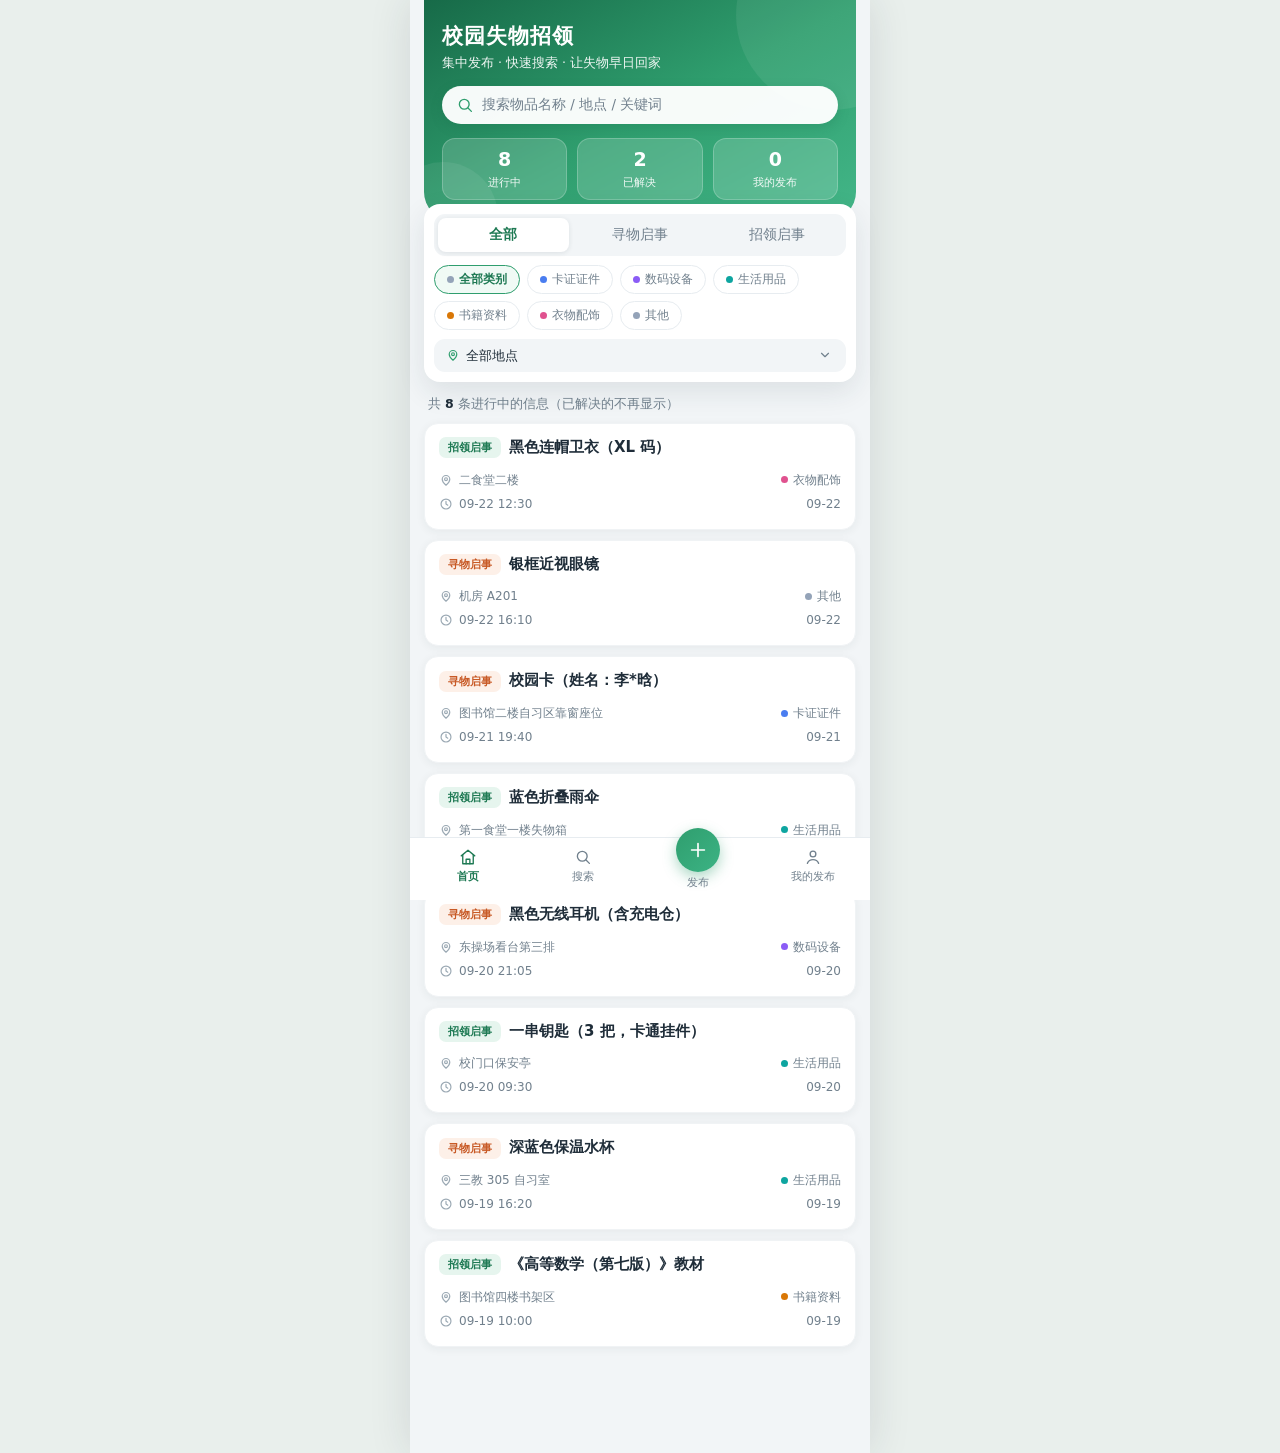
==== commit 4617b8c0: "feat:新增按类别筛选、按地点筛选、一键复制联系方式、复制失物信息分享、发布页快捷地点、首页统计、相对时间、搜索高亮。" ====
--- a/校园失物招领小程序.html
+++ b/校园失物招领小程序.html
@@ -1,723 +1,865 @@
-<!DOCTYPE html>
-<html lang="zh-CN">
-<head>
-<meta charset="UTF-8">
-<meta name="viewport" content="width=device-width, initial-scale=1.0">
-<title>校园失物招领小程序 · 原型</title>
-<style>
-/* SECTION: base */
-* { margin: 0; padding: 0; box-sizing: border-box; }
-:root {
-  --brand: #2f9e6e;
-  --brand-dark: #237a54;
-  --brand-light: #e6f5ee;
-  --lost: #e2703a;
-  --found: #2f9e6e;
-  --text: #22303c;
-  --sub: #7a8894;
-  --line: #e5eaee;
-  --bg: #f4f6f8;
-  --card: #ffffff;
-  --radius: 14px;
-}
-html, body { height: 100%; }
-body {
-  font-family: "PingFang SC", "Microsoft YaHei", "Helvetica Neue", Arial, sans-serif;
-  background: var(--bg);
-  color: var(--text);
-  display: flex;
-  justify-content: center;
-}
-/* 小程序外壳：桌面端居中为手机宽度，移动端铺满 */
-#app {
-  width: 100%;
-  max-width: 460px;
-  min-height: 100vh;
-  background: var(--bg);
-  display: flex;
-  flex-direction: column;
-  position: relative;
-  box-shadow: 0 0 24px rgba(0,0,0,.08);
-}
-/* SECTION: header */
-.app-header {
-  background: linear-gradient(135deg, var(--brand) 0%, #45b98a 100%);
-  color: #fff;
-  padding: 18px 16px 46px;
-}
-.app-header h1 { font-size: 20px; font-weight: 700; letter-spacing: 1px; }
-.app-header p { font-size: 12px; opacity: .9; margin-top: 4px; }
-.header-search {
-  margin-top: 14px;
-  background: rgba(255,255,255,.95);
-  border-radius: 999px;
-  display: flex;
-  align-items: center;
-  padding: 9px 14px;
-  gap: 8px;
-  cursor: pointer;
-  color: var(--sub);
-  font-size: 14px;
-}
-/* SECTION: views */
-.view { display: none; flex: 1; padding: 0 14px 88px; }
-.view.active { display: block; }
-.view-home { margin-top: -32px; }
-/* 筛选 tab */
-.filter-bar {
-  display: flex;
-  gap: 8px;
-  background: var(--card);
-  border-radius: var(--radius);
-  padding: 6px;
-  box-shadow: 0 2px 10px rgba(0,0,0,.05);
-}
-.filter-bar button {
-  flex: 1;
-  border: none;
-  background: transparent;
-  padding: 9px 0;
-  border-radius: 10px;
-  font-size: 14px;
-  color: var(--sub);
-  cursor: pointer;
-}
-.filter-bar button.on { background: var(--brand-light); color: var(--brand-dark); font-weight: 600; }
-.section-title { font-size: 13px; color: var(--sub); margin: 16px 4px 10px; }
-/* SECTION: card */
-.card {
-  background: var(--card);
-  border-radius: var(--radius);
-  padding: 14px;
-  margin-bottom: 12px;
-  box-shadow: 0 2px 8px rgba(0,0,0,.04);
-  cursor: pointer;
-  transition: transform .12s ease;
-}
-.card:active { transform: scale(.985); }
-.card-top { display: flex; align-items: center; gap: 8px; margin-bottom: 8px; }
-.tag {
-  font-size: 11px;
-  padding: 3px 8px;
-  border-radius: 6px;
-  color: #fff;
-  flex-shrink: 0;
-}
-.tag.lost { background: var(--lost); }
-.tag.found { background: var(--found); }
-.tag.done { background: #9aa7b1; }
-.card-title { font-size: 15px; font-weight: 600; flex: 1; }
-.card-meta { font-size: 12px; color: var(--sub); line-height: 1.9; }
-.card-meta span { display: block; }
-.status-done { font-size: 12px; color: #9aa7b1; }
-/* SECTION: empty */
-.empty {
-  text-align: center;
-  color: var(--sub);
-  font-size: 13px;
-  padding: 48px 0;
-  line-height: 2;
-}
-.empty .icon { font-size: 40px; display: block; margin-bottom: 6px; }
-/* SECTION: form */
-.form-card { background: var(--card); border-radius: var(--radius); padding: 16px; margin-top: 14px; }
-.form-card h2 { font-size: 16px; margin-bottom: 14px; }
-.field { margin-bottom: 14px; }
-.field label { display: block; font-size: 13px; color: var(--text); margin-bottom: 6px; font-weight: 600; }
-.field label i { color: #d9534f; font-style: normal; }
-.field input[type=text], .field textarea, .field select {
-  width: 100%;
-  border: 1px solid var(--line);
-  border-radius: 10px;
-  padding: 10px 12px;
-  font-size: 14px;
-  font-family: inherit;
-  color: var(--text);
-  background: #fbfcfd;
-  outline: none;
-}
-.field input:focus, .field textarea:focus, .field select:focus { border-color: var(--brand); background: #fff; }
-.field textarea { resize: vertical; min-height: 76px; }
-.type-switch { display: flex; gap: 8px; }
-.type-switch button {
-  flex: 1;
-  padding: 10px 0;
-  border: 1.5px solid var(--line);
-  background: #fbfcfd;
-  border-radius: 10px;
-  font-size: 14px;
-  color: var(--sub);
-  cursor: pointer;
-}
-.type-switch button.on-lost { border-color: var(--lost); color: var(--lost); background: #fdf1ea; font-weight: 600; }
-.type-switch button.on-found { border-color: var(--found); color: var(--found); background: var(--brand-light); font-weight: 600; }
-.err { color: #d9534f; font-size: 12px; margin-top: 4px; display: none; }
-.btn-primary {
-  width: 100%;
-  border: none;
-  background: var(--brand);
-  color: #fff;
-  font-size: 16px;
-  font-weight: 600;
-  padding: 13px 0;
-  border-radius: 999px;
-  cursor: pointer;
-  margin-top: 4px;
-}
-.btn-primary:active { background: var(--brand-dark); }
-/* SECTION: search view */
-.search-box {
-  display: flex;
-  gap: 8px;
-  margin-top: 14px;
-}
-.search-box input {
-  flex: 1;
-  border: 1px solid var(--line);
-  border-radius: 999px;
-  padding: 11px 16px;
-  font-size: 14px;
-  outline: none;
-  background: #fff;
-}
-.search-box input:focus { border-color: var(--brand); }
-.search-box button {
-  border: none;
-  background: var(--brand);
-  color: #fff;
-  border-radius: 999px;
-  padding: 0 20px;
-  font-size: 14px;
-  cursor: pointer;
-}
-.hot-tags { display: flex; flex-wrap: wrap; gap: 8px; margin-top: 12px; }
-.hot-tags button {
-  border: 1px solid var(--line);
-  background: #fff;
-  color: var(--sub);
-  font-size: 12px;
-  border-radius: 999px;
-  padding: 6px 12px;
-  cursor: pointer;
-}
-/* SECTION: detail */
-.detail-card { background: var(--card); border-radius: var(--radius); padding: 18px 16px; margin-top: 14px; }
-.detail-card h2 { font-size: 18px; margin: 10px 0 12px; line-height: 1.5; }
-.detail-row { display: flex; font-size: 14px; padding: 9px 0; border-bottom: 1px dashed var(--line); }
-.detail-row .k { width: 76px; color: var(--sub); flex-shrink: 0; }
-.detail-row .v { flex: 1; line-height: 1.6; }
-.detail-desc { font-size: 14px; line-height: 1.8; color: var(--text); background: var(--brand-light); border-radius: 10px; padding: 12px; margin-top: 12px; }
-.contact-box {
-  margin-top: 14px;
-  border: 1.5px solid var(--brand);
-  border-radius: 12px;
-  padding: 12px 14px;
-  font-size: 14px;
-  color: var(--brand-dark);
-  background: #f2fbf7;
-}
-.btn-back {
-  margin-top: 14px;
-  width: 100%;
-  border: 1px solid var(--line);
-  background: #fff;
-  color: var(--sub);
-  padding: 12px 0;
-  border-radius: 999px;
-  font-size: 14px;
-  cursor: pointer;
-}
-.btn-status {
-  margin-top: 10px;
-  width: 100%;
-  border: none;
-  background: #fdf1ea;
-  color: var(--lost);
-  padding: 12px 0;
-  border-radius: 999px;
-  font-size: 14px;
-  font-weight: 600;
-  cursor: pointer;
-}
-/* SECTION: mine */
-.mine-card { position: relative; }
-.mine-actions { display: flex; gap: 8px; margin-top: 10px; }
-.mine-actions button {
-  flex: 1;
-  border: 1px solid var(--brand);
-  background: #fff;
-  color: var(--brand-dark);
-  border-radius: 999px;
-  padding: 9px 0;
-  font-size: 13px;
-  cursor: pointer;
-}
-.mine-actions button.gray { border-color: var(--line); color: var(--sub); }
-/* SECTION: tabbar */
-.tabbar {
-  position: fixed;
-  bottom: 0;
-  left: 50%;
-  transform: translateX(-50%);
-  width: 100%;
-  max-width: 460px;
-  background: #fff;
-  border-top: 1px solid var(--line);
-  display: flex;
-  padding: 8px 0 calc(8px + env(safe-area-inset-bottom));
-  z-index: 20;
-}
-.tabbar button {
-  flex: 1;
-  border: none;
-  background: none;
-  font-size: 12px;
-  color: var(--sub);
-  cursor: pointer;
-  display: flex;
-  flex-direction: column;
-  align-items: center;
-  gap: 3px;
-  padding: 4px 0;
-}
-.tabbar button .ico { font-size: 20px; line-height: 1; }
-.tabbar button.on { color: var(--brand-dark); font-weight: 600; }
-.tabbar button.pub .ico {
-  background: var(--brand);
-  color: #fff;
-  width: 40px; height: 40px;
-  border-radius: 50%;
-  display: flex; align-items: center; justify-content: center;
-  font-size: 22px;
-  margin-top: -18px;
-  box-shadow: 0 4px 10px rgba(47,158,110,.35);
-}
-/* SECTION: toast */
-#toast {
-  position: fixed;
-  left: 50%;
-  top: 40%;
-  transform: translate(-50%, -50%);
-  background: rgba(30,40,48,.92);
-  color: #fff;
-  font-size: 14px;
-  padding: 12px 22px;
-  border-radius: 10px;
-  z-index: 99;
-  display: none;
-  max-width: 78%;
-  text-align: center;
-  line-height: 1.6;
-}
-</style>
-</head>
-<body>
-<div id="app">
-
-  <!-- SECTION: view-home -->
-  <section class="view view-home" id="view-home">
-    <header class="app-header">
-      <h1>校园失物招领</h1>
-      <p>集中发布 · 快速搜索 · 让失物早日回家</p>
-      <div class="header-search" id="home-search-entry">🔍 搜索物品名称 / 地点 / 关键词</div>
-    </header>
-    <div class="filter-bar" id="filter-bar">
-      <button data-f="all" class="on">全部</button>
-      <button data-f="lost">寻物启事</button>
-      <button data-f="found">招领启事</button>
-    </div>
-    <div class="section-title" id="home-count"></div>
-    <div id="home-list"></div>
-  </section>
-
-  <!-- SECTION: view-publish -->
-  <section class="view" id="view-publish">
-    <div class="form-card">
-      <h2 id="publish-title">发布信息</h2>
-      <div class="field">
-        <label>信息类型 <i>*</i></label>
-        <div class="type-switch" id="type-switch">
-          <button data-t="lost" class="on-lost">我丢东西了（寻物）</button>
-          <button data-t="found">我捡到东西了（招领）</button>
-        </div>
-      </div>
-      <div class="field">
-        <label for="f-title">物品名称 <i>*</i></label>
-        <input type="text" id="f-title" placeholder="如：黑色无线耳机" maxlength="30">
-        <div class="err" id="e-title">请填写物品名称</div>
-      </div>
-      <div class="field">
-        <label for="f-category">物品分类</label>
-        <select id="f-category">
-          <option>卡证证件</option>
-          <option>数码设备</option>
-          <option>生活用品</option>
-          <option>书籍资料</option>
-          <option>衣物配饰</option>
-          <option>其他</option>
-        </select>
-      </div>
-      <div class="field">
-        <label for="f-location">遗失 / 拾获地点 <i>*</i></label>
-        <input type="text" id="f-location" placeholder="如：图书馆三楼自习区" maxlength="30">
-        <div class="err" id="e-location">请填写地点</div>
-      </div>
-      <div class="field">
-        <label for="f-time">大致时间</label>
-        <input type="text" id="f-time" placeholder="如：09-22 下午课后" maxlength="30">
-      </div>
-      <div class="field">
-        <label for="f-desc">详细描述</label>
-        <textarea id="f-desc" placeholder="物品特征、补充说明等，方便对方确认（选填）" maxlength="120"></textarea>
-      </div>
-      <div class="field">
-        <label for="f-contact">联系方式 <i>*</i></label>
-        <input type="text" id="f-contact" placeholder="如：微信 / QQ / 电话" maxlength="40">
-        <div class="err" id="e-contact">请填写联系方式</div>
-      </div>
-      <button class="btn-primary" id="btn-submit" data-primary-action="publish">确认发布</button>
-    </div>
-  </section>
-
-  <!-- SECTION: view-search -->
-  <section class="view" id="view-search">
-    <div class="search-box">
-      <input type="text" id="s-input" placeholder="输入物品名称、地点或关键词">
-      <button id="s-btn" data-primary-action="search">搜索</button>
-    </div>
-    <div class="hot-tags" id="hot-tags">
-      <button>校园卡</button><button>耳机</button><button>雨伞</button><button>钥匙</button><button>水杯</button><button>图书馆</button>
-    </div>
-    <div class="section-title" id="search-count">热门搜索词可一键搜索</div>
-    <div id="search-list">
-      <div class="empty"><span class="icon">🔍</span>输入关键词，查找校园内的失物与招领信息</div>
-    </div>
-  </section>
-
-  <!-- SECTION: view-detail -->
-  <section class="view" id="view-detail">
-    <div class="detail-card" id="detail-card"></div>
-    <button class="btn-back" id="btn-back">← 返回首页</button>
-  </section>
-
-  <!-- SECTION: view-mine -->
-  <section class="view" id="view-mine">
-    <div class="section-title" style="margin-top:16px">我发布的信息（可修改状态）</div>
-    <div id="mine-list"></div>
-  </section>
-
-  <!-- SECTION: tabbar -->
-  <nav class="tabbar" id="tabbar">
-    <button data-v="home" class="on"><span class="ico">🏠</span>首页</button>
-    <button data-v="search"><span class="ico">🔍</span>搜索</button>
-    <button data-v="publish" class="pub"><span class="ico">＋</span>发布</button>
-    <button data-v="mine"><span class="ico">👤</span>我的发布</button>
-  </nav>
-
-  <div id="toast"></div>
-</div>
-
-<script src="assets/data.js"></script>
-<script>
-/* SECTION: state */
-var LS_KEY = "lf_proto_items_v1";
-var items = loadItems();
-var curFilter = "all";
-var curDetailId = null;
-var pubType = "lost";
-
-function loadItems() {
-  try {
-    var saved = JSON.parse(localStorage.getItem(LS_KEY) || "null");
-    if (Array.isArray(saved) && saved.length) return saved;
-  } catch (e) {}
-  return (window.LF_SEED || []).slice();
-}
-function saveItems() {
-  try { localStorage.setItem(LS_KEY, JSON.stringify(items)); } catch (e) {}
-}
-function esc(s) {
-  return String(s == null ? "" : s).replace(/[&<>"']/g, function (c) {
-    return { "&": "&amp;", "<": "&lt;", ">": "&gt;", '"': "&quot;", "'": "&#39;" }[c];
-  });
-}
-function typeText(t) { return t === "lost" ? "寻物" : "招领"; }
-function statusText(it) { return it.status === "done" ? "已解决" : "进行中"; }
-
-/* SECTION: toast */
-var toastTimer = null;
-function toast(msg) {
-  var el = document.getElementById("toast");
-  el.textContent = msg;
-  el.style.display = "block";
-  clearTimeout(toastTimer);
-  toastTimer = setTimeout(function () { el.style.display = "none"; }, 1800);
-}
-
-/* SECTION: nav */
-function show(view) {
-  document.querySelectorAll(".view").forEach(function (v) { v.classList.remove("active"); });
-  document.getElementById("view-" + view).classList.add("active");
-  document.querySelectorAll("#tabbar button").forEach(function (b) {
-    b.classList.toggle("on", b.dataset.v === view);
-  });
-  window.scrollTo(0, 0);
-  if (view === "home") renderHome();
-  if (view === "mine") renderMine();
-}
-document.getElementById("tabbar").addEventListener("click", function (e) {
-  var b = e.target.closest("button");
-  if (!b) return;
-  if (b.dataset.v === "publish") resetPublishForm();
-  show(b.dataset.v);
-});
-document.getElementById("home-search-entry").addEventListener("click", function () {
-  show("search");
-  document.getElementById("s-input").focus();
-});
-
-/* SECTION: home render */
-function cardHTML(it) {
-  return '<div class="card" data-id="' + it.id + '">' +
-    '<div class="card-top">' +
-      '<span class="tag ' + it.type + '">' + typeText(it.type) + '</span>' +
-      '<span class="card-title">' + esc(it.title) + '</span>' +
-      (it.status === "done" ? '<span class="status-done">已解决</span>' : '') +
-    '</div>' +
-    '<div class="card-meta">' +
-      '<span>📍 ' + esc(it.location) + '</span>' +
-      '<span>🕒 ' + esc(it.time || "时间未填") + '　·　' + esc(it.category) + '</span>' +
-    '</div></div>';
-}
-function renderHome() {
-  var list = items.filter(function (it) {
-    return it.status !== "done" && (curFilter === "all" || it.type === curFilter);
-  });
-  list.sort(function (a, b) { return b.createdAt - a.createdAt; });
-  document.getElementById("home-count").textContent =
-    "共 " + list.length + " 条进行中的信息（已解决的不再显示）";
-  document.getElementById("home-list").innerHTML = list.length
-    ? list.map(cardHTML).join("")
-    : '<div class="empty"><span class="icon">📭</span>暂无该类型信息<br>点击底部“发布”按钮发布第一条吧</div>';
-}
-document.getElementById("filter-bar").addEventListener("click", function (e) {
-  var b = e.target.closest("button");
-  if (!b) return;
-  curFilter = b.dataset.f;
-  document.querySelectorAll("#filter-bar button").forEach(function (x) { x.classList.toggle("on", x === b); });
-  renderHome();
-});
-document.getElementById("home-list").addEventListener("click", function (e) {
-  var c = e.target.closest(".card");
-  if (c) openDetail(c.dataset.id);
-});
-
-/* SECTION: detail */
-function openDetail(id) {
-  var it = items.find(function (x) { return x.id === id; });
-  if (!it) return;
-  curDetailId = id;
-  var mineBtn = it.mine && it.status !== "done"
-    ? '<button class="btn-status" id="btn-done">标记为已解决</button>' : "";
-  document.getElementById("detail-card").innerHTML =
-    '<span class="tag ' + it.type + '">' + typeText(it.type) + '启事</span>' +
-    (it.status === "done" ? ' <span class="tag done">已解决</span>' : '') +
-    '<h2>' + esc(it.title) + '</h2>' +
-    '<div class="detail-row"><span class="k">物品分类</span><span class="v">' + esc(it.category) + '</span></div>' +
-    '<div class="detail-row"><span class="k">' + (it.type === "lost" ? "遗失地点" : "拾获地点") + '</span><span class="v">' + esc(it.location) + '</span></div>' +
-    '<div class="detail-row"><span class="k">大致时间</span><span class="v">' + esc(it.time || "未填写") + '</span></div>' +
-    '<div class="detail-row"><span class="k">发布人</span><span class="v">' + esc(it.owner) + '</span></div>' +
-    '<div class="detail-row"><span class="k">当前状态</span><span class="v">' + statusText(it) + '</span></div>' +
-    (it.desc ? '<div class="detail-desc">' + esc(it.desc) + '</div>' : '') +
-    '<div class="contact-box">📞 联系方式：' + esc(it.contact) + '</div>' +
-    mineBtn;
-  show("detail");
-  var doneBtn = document.getElementById("btn-done");
-  if (doneBtn) doneBtn.addEventListener("click", function () {
-    it.status = "done";
-    saveItems();
-    toast("已标记为已解决");
-    openDetail(id);
-  });
-}
-document.getElementById("btn-back").addEventListener("click", function () { show("home"); });
-
-/* SECTION: publish */
-var editId = null;
-
-function resetPublishForm() {
-  editId = null;
-  pubType = "lost";
-  ["f-title", "f-location", "f-time", "f-desc", "f-contact"].forEach(function (id) {
-    document.getElementById(id).value = "";
-  });
-  document.getElementById("f-category").selectedIndex = 0;
-  ["e-title", "e-location", "e-contact"].forEach(function (id) {
-    document.getElementById(id).style.display = "none";
-  });
-  document.getElementById("publish-title").textContent = "发布信息";
-  document.getElementById("btn-submit").textContent = "确认发布";
-  document.querySelectorAll("#type-switch button").forEach(function (x) {
-    x.className = x.dataset.t === "lost" ? "on-lost" : "";
-  });
-}
-
-function openEdit(id) {
-  var it = items.find(function (x) { return x.id === id; });
-  if (!it) return;
-  editId = id;
-  pubType = it.type;
-  document.getElementById("f-title").value = it.title;
-  document.getElementById("f-category").value = it.category;
-  document.getElementById("f-location").value = it.location;
-  document.getElementById("f-time").value = it.time;
-  document.getElementById("f-desc").value = it.desc || "";
-  document.getElementById("f-contact").value = it.contact;
-  document.getElementById("publish-title").textContent = "编辑信息";
-  document.getElementById("btn-submit").textContent = "保存修改";
-  document.querySelectorAll("#type-switch button").forEach(function (x) {
-    x.className = "";
-    if (x.dataset.t === pubType) x.className = pubType === "lost" ? "on-lost" : "on-found";
-  });
-  show("publish");
-}
-
-document.getElementById("type-switch").addEventListener("click", function (e) {
-  var b = e.target.closest("button");
-  if (!b) return;
-  pubType = b.dataset.t;
-  document.querySelectorAll("#type-switch button").forEach(function (x) {
-    x.className = "";
-    if (x === b) x.className = pubType === "lost" ? "on-lost" : "on-found";
-  });
-});
-document.getElementById("btn-submit").addEventListener("click", function () {
-  var title = document.getElementById("f-title").value.trim();
-  var loc = document.getElementById("f-location").value.trim();
-  var contact = document.getElementById("f-contact").value.trim();
-  var ok = true;
-  [["e-title", title], ["e-location", loc], ["e-contact", contact]].forEach(function (p) {
-    var show2 = !p[1];
-    document.getElementById(p[0]).style.display = show2 ? "block" : "none";
-    if (show2) ok = false;
-  });
-  if (!ok) { toast("请补全带 * 的必填项"); return; }
-  var now = new Date();
-  var pad = function (n) { return n < 10 ? "0" + n : n; };
-  var defaultTime = document.getElementById("f-time").value.trim() ||
-    (pad(now.getMonth() + 1) + "-" + pad(now.getDate()) + " " + pad(now.getHours()) + ":" + pad(now.getMinutes()));
-
-  if (editId) {
-    var it = items.find(function (x) { return x.id === editId; });
-    if (it) {
-      it.type = pubType;
-      it.title = title;
-      it.category = document.getElementById("f-category").value;
-      it.location = loc;
-      it.time = defaultTime;
-      it.desc = document.getElementById("f-desc").value.trim();
-      it.contact = contact;
-    }
-    saveItems();
-    resetPublishForm();
-    toast("修改已保存");
-    show("mine");
-    return;
-  }
-
-  items.unshift({
-    id: "u" + Date.now(),
-    type: pubType,
-    title: title,
-    category: document.getElementById("f-category").value,
-    location: loc,
-    time: defaultTime,
-    desc: document.getElementById("f-desc").value.trim(),
-    contact: contact,
-    owner: "我",
-    mine: true,
-    status: "open",
-    createdAt: Date.now()
-  });
-  saveItems();
-  resetPublishForm();
-  toast("发布成功！信息已显示在首页");
-  show("home");
-});
-
-/* SECTION: search */
-function doSearch(kw) {
-  kw = kw.trim();
-  if (!kw) { toast("请输入搜索关键词"); return; }
-  var k = kw.toLowerCase();
-  var res = items.filter(function (it) {
-    return it.status !== "done" &&
-      (it.title + it.location + it.category + it.desc + it.type).toLowerCase().indexOf(k) >= 0;
-  });
-  res.sort(function (a, b) { return b.createdAt - a.createdAt; });
-  document.getElementById("search-count").textContent =
-    "“" + kw + "” 的搜索结果：共 " + res.length + " 条";
-  document.getElementById("search-list").innerHTML = res.length
-    ? res.map(cardHTML).join("")
-    : '<div class="empty"><span class="icon">🙁</span>没有找到与“' + esc(kw) + '”相关的信息<br>换个关键词试试，或发布一条新信息</div>';
-}
-document.getElementById("s-btn").addEventListener("click", function () {
-  doSearch(document.getElementById("s-input").value);
-});
-document.getElementById("s-input").addEventListener("keydown", function (e) {
-  if (e.key === "Enter") doSearch(this.value);
-});
-document.getElementById("hot-tags").addEventListener("click", function (e) {
-  var b = e.target.closest("button");
-  if (!b) return;
-  document.getElementById("s-input").value = b.textContent;
-  doSearch(b.textContent);
-});
-document.getElementById("search-list").addEventListener("click", function (e) {
-  var c = e.target.closest(".card");
-  if (c) openDetail(c.dataset.id);
-});
-
-/* SECTION: mine */
-function renderMine() {
-  var mine = items.filter(function (it) { return it.mine; });
-  mine.sort(function (a, b) { return b.createdAt - a.createdAt; });
-  document.getElementById("mine-list").innerHTML = mine.length
-    ? mine.map(function (it) {
-        return '<div class="card mine-card" data-id="' + it.id + '">' +
-          '<div class="card-top"><span class="tag ' + it.type + '">' + typeText(it.type) + '</span>' +
-          '<span class="card-title">' + esc(it.title) + '</span>' +
-          '<span class="status-done">' + statusText(it) + '</span></div>' +
-          '<div class="card-meta"><span>📍 ' + esc(it.location) + '　🕒 ' + esc(it.time) + '</span></div>' +
-          '<div class="mine-actions">' +
-            (it.status !== "done" ? '<button data-act="done">标记为已解决</button>' : '') +
-            (it.status !== "done" ? '<button data-act="edit">编辑修改</button>' : '') +
-            '<button class="gray" data-act="view">查看详情</button>' +
-          '</div></div>';
-      }).join("")
-    : '<div class="empty"><span class="icon">📝</span>你还没有发布过信息<br>点击底部“＋”发布第一条</div>';
-}
-document.getElementById("mine-list").addEventListener("click", function (e) {
-  var act = e.target.closest("button");
-  var card = e.target.closest(".card");
-  if (!card) return;
-  var it = items.find(function (x) { return x.id === card.dataset.id; });
-  if (!it) return;
-  if (act && act.dataset.act === "done") {
-    it.status = "done";
-    saveItems();
-    toast("状态已更新为“已解决”，该信息已从列表移除");
-    renderMine();
-  } else if (act && act.dataset.act === "edit") {
-    openEdit(it.id);
-  } else {
-    openDetail(it.id);
-  }
-});
-
-/* SECTION: init */
-renderHome();
-show("home");
-</script>
-</body>
-</html>
+<!DOCTYPE html>
+<html lang="zh-CN" xmlns:xlink="http://www.w3.org/1999/xlink">
+<head>
+<meta charset="UTF-8">
+<meta name="viewport" content="width=device-width, initial-scale=1.0">
+<title>校园失物招领小程序</title>
+<link rel="icon" href="data:image/svg+xml,%3Csvg xmlns='http://www.w3.org/2000/svg' viewBox='0 0 32 32'%3E%3Crect width='32' height='32' rx='7' fill='%232f9e6e'/%3E%3Ccircle cx='14' cy='14' r='6.5' fill='none' stroke='white' stroke-width='3'/%3E%3Cpath d='M18.5 18.5L26 26' stroke='white' stroke-width='3' stroke-linecap='round'/%3E%3C/svg%3E">
+<style>
+/* ===== tokens ===== */
+* { margin: 0; padding: 0; box-sizing: border-box; }
+:root {
+  --brand: #2f9e6e;
+  --brand-dark: #1f7a54;
+  --brand-deep: #176a48;
+  --brand-light: #e6f5ee;
+  --brand-softer: #f0faf5;
+  --lost: #e2703a;
+  --lost-dark: #c85a26;
+  --lost-light: #fdf0e8;
+  --text: #1f2d39;
+  --sub: #71808d;
+  --line: #e7ecf0;
+  --bg: #f2f5f7;
+  --card: #ffffff;
+  --radius: 14px;
+  --shadow: 0 2px 10px rgba(31,45,57,.06);
+  --shadow-lg: 0 10px 28px rgba(31,45,57,.10);
+  --cat-card: #4a7df0; --cat-digital: #8b5cf6; --cat-life: #0ea5a0;
+  --cat-book: #d97706; --cat-cloth: #e0528f; --cat-other: #94a3b8;
+}
+html { -webkit-text-size-adjust: 100%; }
+body {
+  font-family: "PingFang SC", "Microsoft YaHei", "Helvetica Neue", system-ui, Arial, sans-serif;
+  background: #e9efec;
+  color: var(--text);
+  display: flex;
+  justify-content: center;
+  min-height: 100vh;
+}
+/* ===== app shell ===== */
+#app {
+  width: 100%;
+  max-width: 460px;
+  min-height: 100vh;
+  background: var(--bg);
+  display: flex;
+  flex-direction: column;
+  position: relative;
+  box-shadow: 0 0 40px rgba(31,45,57,.12);
+}
+/* ===== icons ===== */
+.ic { width: 18px; height: 18px; fill: none; stroke: currentColor; stroke-width: 1.8; stroke-linecap: round; stroke-linejoin: round; flex-shrink: 0; }
+.ic-sm { width: 14px; height: 14px; stroke-width: 2; }
+.ic-lg { width: 22px; height: 22px; }
+/* ===== header ===== */
+.app-header {
+  position: relative;
+  background: linear-gradient(152deg, var(--brand-deep) 0%, var(--brand) 52%, #43b688 100%);
+  color: #fff;
+  padding: 22px 18px 0;
+  border-radius: 0 0 28px 28px;
+  overflow: hidden;
+}
+.app-header::before, .app-header::after {
+  content: ""; position: absolute; border-radius: 50%; background: rgba(255,255,255,.07); pointer-events: none;
+}
+.app-header::before { width: 190px; height: 190px; right: -70px; top: -80px; }
+.app-header::after { width: 110px; height: 110px; left: -36px; bottom: -52px; }
+.app-header h1 { font-size: 21px; font-weight: 800; letter-spacing: 1px; position: relative; }
+.app-header .sub { font-size: 12.5px; opacity: .92; margin-top: 5px; position: relative; }
+.header-search {
+  margin-top: 14px;
+  background: rgba(255,255,255,.96);
+  color: var(--sub);
+  border-radius: 999px;
+  display: flex;
+  align-items: center;
+  gap: 8px;
+  padding: 10px 14px;
+  font-size: 13.5px;
+  cursor: pointer;
+  box-shadow: 0 4px 12px rgba(23,106,72,.22);
+  position: relative;
+}
+.header-search .ic { color: var(--brand); }
+/* stats */
+.stats { display: flex; gap: 10px; margin: 14px 0 0; padding-bottom: 20px; position: relative; }
+.stat {
+  flex: 1; background: rgba(255,255,255,.16); border: 1px solid rgba(255,255,255,.22);
+  border-radius: 13px; padding: 9px 4px; text-align: center; backdrop-filter: blur(2px);
+}
+.stat b { display: block; font-size: 19px; font-weight: 800; line-height: 1.2; }
+.stat span { font-size: 11px; opacity: .92; }
+/* ===== views ===== */
+.view { display: none; flex: 1; padding: 0 14px 96px; }
+.view.active { display: block; animation: viewIn .2s ease; }
+@keyframes viewIn { from { opacity: 0; transform: translateY(6px); } to { opacity: 1; transform: none; } }
+/* ===== filter panel ===== */
+.filter-panel {
+  margin: -16px 0 4px;
+  background: var(--card);
+  border-radius: 16px;
+  padding: 10px;
+  box-shadow: var(--shadow-lg);
+  position: relative;
+  z-index: 5;
+}
+.type-bar { display: flex; gap: 6px; background: var(--bg); border-radius: 11px; padding: 4px; }
+.type-bar button {
+  flex: 1; border: none; background: transparent; padding: 8px 0; border-radius: 8px;
+  font-size: 13.5px; color: var(--sub); cursor: pointer; font-family: inherit;
+}
+.type-bar button.on { background: var(--card); color: var(--brand-dark); font-weight: 700; box-shadow: 0 1px 5px rgba(31,45,57,.10); }
+.cat-row { display: flex; flex-wrap: wrap; gap: 7px; margin-top: 9px; }
+.chip {
+  flex-shrink: 0; border: 1px solid var(--line); background: #fff; color: var(--sub);
+  font-size: 12px; padding: 5px 12px; border-radius: 999px; cursor: pointer; font-family: inherit;
+  display: inline-flex; align-items: center; gap: 5px;
+}
+.chip .dot { width: 7px; height: 7px; border-radius: 50%; background: var(--cat-other); }
+.chip.on { background: var(--brand-softer); border-color: var(--brand); color: var(--brand-dark); font-weight: 600; }
+.loc-row { margin-top: 9px; display: flex; align-items: center; gap: 6px; background: var(--bg); border-radius: 11px; padding: 6px 12px; }
+.loc-row .ic { color: var(--brand); }
+.loc-row select {
+  flex: 1; border: none; background: transparent; font-size: 13px; color: var(--text);
+  font-family: inherit; outline: none; padding: 3px 0; cursor: pointer; appearance: none;
+  background-image: url("data:image/svg+xml,%3Csvg xmlns='http://www.w3.org/2000/svg' width='14' height='14' viewBox='0 0 24 24' fill='none' stroke='%2371808d' stroke-width='2' stroke-linecap='round' stroke-linejoin='round'%3E%3Cpath d='m6 9 6 6 6-6'/%3E%3C/svg%3E");
+  background-repeat: no-repeat; background-position: right 2px center; padding-right: 22px;
+}
+/* ===== section title ===== */
+.section-title { font-size: 12.5px; color: var(--sub); margin: 14px 4px 10px; }
+.section-title b { color: var(--text); font-weight: 700; }
+/* ===== card ===== */
+.card {
+  background: var(--card); border: 1px solid #f0f3f5; border-radius: var(--radius);
+  padding: 13px 14px; margin-bottom: 10px; box-shadow: var(--shadow); cursor: pointer;
+  transition: transform .12s ease, box-shadow .12s ease;
+}
+.card:active { transform: scale(.988); }
+@media (hover: hover) { .card:hover { transform: translateY(-1px); box-shadow: 0 5px 16px rgba(31,45,57,.09); } }
+.card-top { display: flex; align-items: center; gap: 8px; margin-bottom: 9px; }
+.badge {
+  font-size: 11px; font-weight: 700; padding: 3px 9px; border-radius: 7px; flex-shrink: 0;
+}
+.badge.lost { background: var(--lost-light); color: var(--lost-dark); }
+.badge.found { background: var(--brand-light); color: var(--brand-dark); }
+.badge.done { background: #eef1f4; color: #8a97a3; }
+.card-title { font-size: 15px; font-weight: 700; flex: 1; line-height: 1.45; }
+.status-done { font-size: 11.5px; color: #8a97a3; flex-shrink: 0; display: inline-flex; align-items: center; gap: 3px; }
+.card-meta { font-size: 12px; color: var(--sub); line-height: 2; }
+.card-meta .row { display: flex; align-items: center; gap: 6px; }
+.card-meta .row .ic { color: #9aa8b3; }
+.meta-right { margin-left: auto; display: inline-flex; align-items: center; gap: 5px; flex-shrink: 0; }
+.cat-dot { width: 7px; height: 7px; border-radius: 50%; display: inline-block; }
+mark { background: #d9f2e4; color: var(--brand-deep); border-radius: 4px; padding: 0 2px; }
+/* ===== empty ===== */
+.empty { text-align: center; color: var(--sub); font-size: 13px; padding: 42px 0 30px; line-height: 2; }
+.empty .ic { width: 44px; height: 44px; color: #c4cfd7; margin: 0 auto 6px; display: block; stroke-width: 1.3; }
+/* ===== form ===== */
+.form-card { background: var(--card); border-radius: 16px; padding: 16px; margin-top: 14px; box-shadow: var(--shadow); }
+.form-card h2 { font-size: 16px; font-weight: 800; margin-bottom: 14px; }
+.field { margin-bottom: 14px; }
+.field label { display: block; font-size: 13px; color: var(--text); margin-bottom: 6px; font-weight: 600; }
+.field label i { color: #d9534f; font-style: normal; }
+.field input[type=text], .field textarea, .field select {
+  width: 100%; border: 1.5px solid var(--line); border-radius: 11px; padding: 10px 12px;
+  font-size: 14px; font-family: inherit; color: var(--text); background: #fbfcfd; outline: none;
+  transition: border-color .12s ease, background .12s ease;
+}
+.field input:focus, .field textarea:focus, .field select:focus { border-color: var(--brand); background: #fff; }
+.field textarea { resize: vertical; min-height: 74px; }
+.type-switch { display: flex; gap: 8px; }
+.type-switch button {
+  flex: 1; padding: 10px 0; border: 1.5px solid var(--line); background: #fbfcfd;
+  border-radius: 11px; font-size: 13.5px; color: var(--sub); cursor: pointer; font-family: inherit;
+  display: inline-flex; align-items: center; justify-content: center; gap: 6px;
+}
+.type-switch button.on-lost { border-color: var(--lost); color: var(--lost-dark); background: var(--lost-light); font-weight: 700; }
+.type-switch button.on-found { border-color: var(--brand); color: var(--brand-dark); background: var(--brand-light); font-weight: 700; }
+.quick-locs { display: flex; flex-wrap: wrap; gap: 6px; margin-top: 7px; }
+.quick-locs button {
+  border: 1px dashed var(--line); background: #fff; color: var(--sub); font-size: 11.5px;
+  border-radius: 999px; padding: 4px 10px; cursor: pointer; font-family: inherit;
+}
+.quick-locs button:active { background: var(--brand-softer); border-color: var(--brand); color: var(--brand-dark); }
+.err { color: #d9534f; font-size: 12px; margin-top: 4px; display: none; }
+.btn-primary {
+  width: 100%; border: none; background: linear-gradient(135deg, var(--brand) 0%, #3cb384 100%);
+  color: #fff; font-size: 15.5px; font-weight: 700; padding: 13px 0; border-radius: 999px;
+  cursor: pointer; margin-top: 4px; font-family: inherit; box-shadow: 0 6px 16px rgba(47,158,110,.30);
+  display: inline-flex; align-items: center; justify-content: center; gap: 7px;
+}
+.btn-primary:active { background: var(--brand-dark); transform: translateY(1px); }
+/* ===== search view ===== */
+.search-box { display: flex; gap: 8px; margin-top: 14px; }
+.search-box input {
+  flex: 1; border: 1.5px solid var(--line); border-radius: 999px; padding: 11px 16px;
+  font-size: 14px; outline: none; background: #fff; font-family: inherit;
+}
+.search-box input:focus { border-color: var(--brand); }
+.search-box button {
+  border: none; background: var(--brand); color: #fff; border-radius: 999px; padding: 0 22px;
+  font-size: 14px; font-weight: 600; cursor: pointer; font-family: inherit;
+  display: inline-flex; align-items: center; gap: 6px;
+}
+.hot-tags { display: flex; flex-wrap: wrap; gap: 8px; margin-top: 12px; }
+.hot-tags button {
+  border: 1px solid var(--line); background: #fff; color: var(--sub); font-size: 12px;
+  border-radius: 999px; padding: 6px 12px; cursor: pointer; font-family: inherit;
+}
+.hot-tags button:active { background: var(--brand-softer); color: var(--brand-dark); }
+/* ===== detail ===== */
+.detail-card { background: var(--card); border-radius: 16px; padding: 16px; margin-top: 14px; box-shadow: var(--shadow); }
+.detail-card .head { display: flex; gap: 6px; align-items: center; }
+.detail-card h2 { font-size: 18px; font-weight: 800; margin: 10px 0 12px; line-height: 1.5; }
+.detail-row { display: flex; font-size: 13.5px; padding: 8px 0; border-bottom: 1px dashed var(--line); }
+.detail-row .k { width: 78px; color: var(--sub); flex-shrink: 0; }
+.detail-row .v { flex: 1; line-height: 1.6; word-break: break-word; }
+.detail-desc { font-size: 13.5px; line-height: 1.85; color: var(--text); background: var(--brand-softer); border-radius: 11px; padding: 12px; margin-top: 12px; }
+.contact-box {
+  margin-top: 14px; background: var(--brand-softer); border: 1px solid #d4ecdf;
+  border-radius: 12px; padding: 13px 14px;
+}
+.contact-box .c-head { display: flex; align-items: center; gap: 7px; color: var(--brand-dark); font-weight: 700; font-size: 13.5px; }
+.contact-box .c-text { font-size: 15px; color: var(--text); margin: 8px 0 11px; word-break: break-all; }
+.c-actions { display: flex; gap: 8px; }
+.c-actions button {
+  flex: 1; border: none; border-radius: 999px; padding: 9px 0; font-size: 13px; cursor: pointer;
+  font-family: inherit; display: inline-flex; align-items: center; justify-content: center; gap: 6px;
+}
+.btn-copy { background: var(--brand); color: #fff; font-weight: 600; }
+.btn-copy:active { background: var(--brand-dark); }
+.btn-copy-info { background: #fff; color: var(--brand-dark); border: 1.5px solid var(--brand); font-weight: 600; }
+.btn-status {
+  margin-top: 12px; width: 100%; border: 1.5px solid var(--lost); background: var(--lost-light);
+  color: var(--lost-dark); padding: 12px 0; border-radius: 999px; font-size: 14px; font-weight: 700;
+  cursor: pointer; font-family: inherit; display: inline-flex; align-items: center; justify-content: center; gap: 7px;
+}
+.btn-back {
+  margin-top: 12px; width: 100%; border: 1.5px solid var(--line); background: #fff; color: var(--sub);
+  padding: 12px 0; border-radius: 999px; font-size: 14px; cursor: pointer; font-family: inherit;
+  display: inline-flex; align-items: center; justify-content: center; gap: 6px;
+}
+/* ===== mine ===== */
+.mine-card .mine-actions { display: flex; gap: 8px; margin-top: 11px; }
+.mine-actions button {
+  flex: 1; border: 1.5px solid var(--brand); background: #fff; color: var(--brand-dark);
+  border-radius: 999px; padding: 8px 0; font-size: 12.5px; cursor: pointer; font-family: inherit;
+  display: inline-flex; align-items: center; justify-content: center; gap: 5px; font-weight: 600;
+}
+.mine-actions button.gray { border-color: var(--line); color: var(--sub); }
+.mine-actions button.done-act { border-color: var(--lost); color: var(--lost-dark); background: var(--lost-light); }
+/* ===== tabbar ===== */
+.tabbar {
+  position: fixed; bottom: 0; left: 50%; transform: translateX(-50%);
+  width: 100%; max-width: 460px; background: #fff; border-top: 1px solid var(--line);
+  display: flex; padding: 7px 0 calc(7px + env(safe-area-inset-bottom)); z-index: 20;
+}
+.tabbar button {
+  flex: 1; border: none; background: none; font-size: 11px; color: var(--sub); cursor: pointer;
+  display: flex; flex-direction: column; align-items: center; gap: 3px; padding: 3px 0;
+  font-family: inherit;
+}
+.tabbar button .ic { color: currentColor; }
+.tabbar button.on { color: var(--brand-dark); font-weight: 700; }
+.tabbar button.pub { position: relative; }
+.tabbar button.pub .fab {
+  width: 44px; height: 44px; border-radius: 50%; background: linear-gradient(135deg, var(--brand) 0%, #3cb384 100%);
+  color: #fff; display: flex; align-items: center; justify-content: center; margin-top: -20px;
+  box-shadow: 0 5px 14px rgba(47,158,110,.40);
+}
+.tabbar button.pub .fab:active { transform: scale(.95); }
+/* ===== toast ===== */
+#toast {
+  position: fixed; left: 50%; top: 38%; transform: translate(-50%, -50%) scale(.95);
+  background: rgba(28,40,50,.93); color: #fff; font-size: 13.5px; padding: 11px 20px;
+  border-radius: 11px; z-index: 99; display: none; max-width: 80%; text-align: center; line-height: 1.6;
+  box-shadow: 0 8px 24px rgba(0,0,0,.18);
+}
+#toast.show { display: block; animation: toastIn .18s ease forwards; }
+@keyframes toastIn { from { opacity: 0; transform: translate(-50%, -50%) scale(.9); } to { opacity: 1; transform: translate(-50%, -50%) scale(1); } }
+/* ===== a11y ===== */
+button:focus-visible, select:focus-visible, input:focus-visible { outline: 2px solid var(--brand); outline-offset: 2px; }
+@media (prefers-reduced-motion: reduce) {
+  * { animation: none !important; transition: none !important; }
+}
+</style>
+</head>
+<body>
+<div id="app">
+
+  <svg style="display:none" aria-hidden="true">
+    <symbol id="i-home" viewBox="0 0 24 24"><path d="M3 10.5 12 3l9 7.5"/><path d="M5 9.5V21h14V9.5"/><path d="M9.5 21v-6h5v6"/></symbol>
+    <symbol id="i-search" viewBox="0 0 24 24"><circle cx="11" cy="11" r="6.5"/><path d="m16 16 4.5 4.5"/></symbol>
+    <symbol id="i-user" viewBox="0 0 24 24"><circle cx="12" cy="8" r="3.8"/><path d="M4.5 20.5c1.4-3.4 4.2-5 7.5-5s6.1 1.6 7.5 5"/></symbol>
+    <symbol id="i-plus" viewBox="0 0 24 24"><path d="M12 5v14M5 12h14"/></symbol>
+    <symbol id="i-pin" viewBox="0 0 24 24"><path d="M12 21s-6.5-5.2-6.5-10.2a6.5 6.5 0 0 1 13 0C18.5 15.8 12 21 12 21z"/><circle cx="12" cy="10.6" r="2.4"/></symbol>
+    <symbol id="i-clock" viewBox="0 0 24 24"><circle cx="12" cy="12" r="8.5"/><path d="M12 7.5V12l3 2"/></symbol>
+    <symbol id="i-copy" viewBox="0 0 24 24"><rect x="8" y="8" width="12" height="12" rx="2.5"/><path d="M16 8V6a2 2 0 0 0-2-2H6a2 2 0 0 0-2 2v8a2 2 0 0 0 2 2h2"/></symbol>
+    <symbol id="i-check" viewBox="0 0 24 24"><path d="m4.5 12.5 5 5 10-11"/></symbol>
+    <symbol id="i-back" viewBox="0 0 24 24"><path d="M15 5l-7 7 7 7"/></symbol>
+    <symbol id="i-phone" viewBox="0 0 24 24"><path d="M5 4h4l1.5 4.5L8 10a12 12 0 0 0 6 6l1.5-2.5L20 15v4a2 2 0 0 1-2 2A16 16 0 0 1 3 6a2 2 0 0 1 2-2z"/></symbol>
+    <symbol id="i-box" viewBox="0 0 24 24"><path d="M3.5 7.5 12 3l8.5 4.5v9L12 21l-8.5-4.5z"/><path d="M3.5 7.5 12 12l8.5-4.5M12 12v9"/></symbol>
+    <symbol id="i-done" viewBox="0 0 24 24"><circle cx="12" cy="12" r="8.5"/><path d="m8 12.2 2.8 2.8 5.2-5.6"/></symbol>
+    <symbol id="i-edit" viewBox="0 0 24 24"><path d="M14.5 4.5 19.5 9.5 9 20H4v-5z"/><path d="M12 7l5 5"/></symbol>
+    <symbol id="i-eye" viewBox="0 0 24 24"><path d="M2.5 12S6 5.5 12 5.5 21.5 12 21.5 12 18 18.5 12 18.5 2.5 12 2.5 12z"/><circle cx="12" cy="12" r="3"/></symbol>
+    <symbol id="i-tag" viewBox="0 0 24 24"><path d="M3.5 3.5h7L20 13l-7 7L3.5 10.5z"/><circle cx="8" cy="8" r="1.6"/></symbol>
+  </svg>
+
+  <!-- ===== 视图：首页 ===== -->
+  <section class="view view-home active" id="view-home">
+    <header class="app-header">
+      <h1>校园失物招领</h1>
+      <p class="sub">集中发布 · 快速搜索 · 让失物早日回家</p>
+      <div class="header-search" id="home-search-entry">
+        <svg class="ic"><use href="#i-search" xlink:href="#i-search"/></svg>
+        <span>搜索物品名称 / 地点 / 关键词</span>
+      </div>
+      <div class="stats">
+        <div class="stat"><b id="st-open">0</b><span>进行中</span></div>
+        <div class="stat"><b id="st-done">0</b><span>已解决</span></div>
+        <div class="stat"><b id="st-mine">0</b><span>我的发布</span></div>
+      </div>
+    </header>
+    <div class="filter-panel">
+      <div class="type-bar" id="type-bar">
+        <button data-f="all" class="on">全部</button>
+        <button data-f="lost">寻物启事</button>
+        <button data-f="found">招领启事</button>
+      </div>
+      <div class="cat-row" id="cat-row"></div>
+      <div class="loc-row">
+        <svg class="ic ic-sm"><use href="#i-pin" xlink:href="#i-pin"/></svg>
+        <select id="loc-filter">
+          <option value="">全部地点</option>
+        </select>
+      </div>
+    </div>
+    <div class="section-title" id="home-count"></div>
+    <div id="home-list"></div>
+  </section>
+
+  <!-- ===== 视图：搜索 ===== -->
+  <section class="view" id="view-search">
+    <div class="search-box">
+      <input type="text" id="s-input" placeholder="输入物品名称、地点或关键词">
+      <button id="s-btn"><svg class="ic ic-sm"><use href="#i-search" xlink:href="#i-search"/></svg>搜索</button>
+    </div>
+    <div class="hot-tags" id="hot-tags">
+      <button>校园卡</button><button>耳机</button><button>雨伞</button><button>钥匙</button><button>水杯</button><button>图书馆</button>
+    </div>
+    <div class="section-title" id="search-count">热门搜索词可一键搜索</div>
+    <div id="search-list">
+      <div class="empty">
+        <svg class="ic"><use href="#i-search" xlink:href="#i-search"/></svg>
+        输入关键词，查找校园内的失物与招领信息
+      </div>
+    </div>
+  </section>
+
+  <!-- ===== 视图：发布 ===== -->
+  <section class="view" id="view-publish">
+    <div class="form-card">
+      <h2 id="publish-title">发布信息</h2>
+      <div class="field">
+        <label>信息类型 <i>*</i></label>
+        <div class="type-switch" id="type-switch">
+          <button data-t="lost" class="on-lost"><svg class="ic ic-sm"><use href="#i-search" xlink:href="#i-search"/></svg>我丢东西了（寻物）</button>
+          <button data-t="found"><svg class="ic ic-sm"><use href="#i-check" xlink:href="#i-check"/></svg>我捡到东西了（招领）</button>
+        </div>
+      </div>
+      <div class="field">
+        <label for="f-title">物品名称 <i>*</i></label>
+        <input type="text" id="f-title" placeholder="如：黑色无线耳机" maxlength="30">
+        <div class="err" id="e-title">请填写物品名称</div>
+      </div>
+      <div class="field">
+        <label for="f-category">物品分类</label>
+        <select id="f-category">
+          <option>卡证证件</option>
+          <option>数码设备</option>
+          <option>生活用品</option>
+          <option>书籍资料</option>
+          <option>衣物配饰</option>
+          <option>其他</option>
+        </select>
+      </div>
+      <div class="field">
+        <label for="f-location">遗失 / 拾获地点 <i>*</i></label>
+        <input type="text" id="f-location" placeholder="如：图书馆三楼自习区" maxlength="30">
+        <div class="quick-locs" id="quick-locs">
+          <button>图书馆</button><button>食堂</button><button>教学楼</button><button>操场</button><button>体育馆</button><button>宿舍区</button>
+        </div>
+        <div class="err" id="e-location">请填写地点</div>
+      </div>
+      <div class="field">
+        <label for="f-time">大致时间</label>
+        <input type="text" id="f-time" placeholder="如：09-22 下午课后（留空自动填当前时间）" maxlength="30">
+      </div>
+      <div class="field">
+        <label for="f-desc">详细描述</label>
+        <textarea id="f-desc" placeholder="物品特征、补充说明等，方便对方确认（选填）" maxlength="120"></textarea>
+      </div>
+      <div class="field">
+        <label for="f-contact">联系方式 <i>*</i></label>
+        <input type="text" id="f-contact" placeholder="如：微信 / QQ / 电话" maxlength="40">
+        <div class="err" id="e-contact">请填写联系方式</div>
+      </div>
+      <button class="btn-primary" id="btn-submit"><svg class="ic ic-sm"><use href="#i-check" xlink:href="#i-check"/></svg><span id="btn-submit-text">确认发布</span></button>
+    </div>
+  </section>
+
+  <!-- ===== 视图：详情 ===== -->
+  <section class="view" id="view-detail">
+    <div class="detail-card" id="detail-card"></div>
+    <button class="btn-back" id="btn-back"><svg class="ic ic-sm"><use href="#i-back" xlink:href="#i-back"/></svg>返回首页</button>
+  </section>
+
+  <!-- ===== 视图：我的发布 ===== -->
+  <section class="view" id="view-mine">
+    <div class="section-title" style="margin-top:16px">我发布的信息（可修改状态）</div>
+    <div id="mine-list"></div>
+  </section>
+
+  <!-- ===== 底部导航 ===== -->
+  <nav class="tabbar" id="tabbar">
+    <button data-v="home" class="on"><svg class="ic"><use href="#i-home" xlink:href="#i-home"/></svg>首页</button>
+    <button data-v="search"><svg class="ic"><use href="#i-search" xlink:href="#i-search"/></svg>搜索</button>
+    <button data-v="publish" class="pub"><span class="fab"><svg class="ic ic-lg"><use href="#i-plus" xlink:href="#i-plus"/></svg></span>发布</button>
+    <button data-v="mine"><svg class="ic"><use href="#i-user" xlink:href="#i-user"/></svg>我的发布</button>
+  </nav>
+
+  <div id="toast"></div>
+</div>
+
+<script src="assets/data.js"></script>
+<script>
+/* ===== 状态 ===== */
+var LS_KEY = "lf_proto_items_v2";
+var CATS = ["卡证证件", "数码设备", "生活用品", "书籍资料", "衣物配饰", "其他"];
+var CAT_COLORS = { "卡证证件": "var(--cat-card)", "数码设备": "var(--cat-digital)", "生活用品": "var(--cat-life)", "书籍资料": "var(--cat-book)", "衣物配饰": "var(--cat-cloth)", "其他": "var(--cat-other)" };
+var items = loadItems();
+var curType = "all";
+var curCat = "";
+var curLoc = "";
+var curDetailId = null;
+var pubType = "lost";
+var editId = null;
+var toastTimer = null;
+
+function loadItems() {
+  try {
+    var saved = JSON.parse(localStorage.getItem(LS_KEY) || "null");
+    if (Array.isArray(saved) && saved.length) return saved;
+  } catch (e) {}
+  return (window.LF_SEED || []).slice();
+}
+function saveItems() {
+  try { localStorage.setItem(LS_KEY, JSON.stringify(items)); } catch (e) {}
+}
+function esc(s) {
+  return String(s == null ? "" : s).replace(/[&<>"']/g, function (c) {
+    return { "&": "&amp;", "<": "&lt;", ">": "&gt;", '"': "&quot;", "'": "&#39;" }[c];
+  });
+}
+function typeText(t) { return t === "lost" ? "寻物" : "招领"; }
+function statusText(it) { return it.status === "done" ? "已解决" : "进行中"; }
+function catColor(c) { return CAT_COLORS[c] || "var(--cat-other)"; }
+function relTime(ts) {
+  if (!ts) return "";
+  var diff = Date.now() - ts;
+  var min = 60000, hour = 3600000, day = 86400000;
+  if (diff < min) return "刚刚";
+  if (diff < hour) return Math.floor(diff / min) + " 分钟前";
+  if (diff < day) return Math.floor(diff / hour) + " 小时前";
+  if (diff < 7 * day) return Math.floor(diff / day) + " 天前";
+  var d = new Date(ts);
+  var pad = function (n) { return n < 10 ? "0" + n : n; };
+  return pad(d.getMonth() + 1) + "-" + pad(d.getDate());
+}
+function toast(msg) {
+  var el = document.getElementById("toast");
+  el.textContent = msg;
+  el.classList.add("show");
+  clearTimeout(toastTimer);
+  toastTimer = setTimeout(function () { el.classList.remove("show"); }, 1800);
+}
+
+/* ===== 导航 ===== */
+function show(view) {
+  document.querySelectorAll(".view").forEach(function (v) { v.classList.remove("active"); });
+  document.getElementById("view-" + view).classList.add("active");
+  document.querySelectorAll("#tabbar button").forEach(function (b) {
+    b.classList.toggle("on", b.dataset.v === view);
+  });
+  window.scrollTo(0, 0);
+  if (view === "home") renderHome();
+  if (view === "mine") renderMine();
+}
+document.getElementById("tabbar").addEventListener("click", function (e) {
+  var b = e.target.closest("button");
+  if (!b) return;
+  if (b.dataset.v === "publish") resetPublishForm();
+  show(b.dataset.v);
+});
+document.getElementById("home-search-entry").addEventListener("click", function () {
+  show("search");
+  document.getElementById("s-input").focus();
+});
+
+/* ===== 统计 ===== */
+function renderStats() {
+  var open = 0, done = 0, mine = 0;
+  items.forEach(function (it) {
+    if (it.status === "done") done++; else open++;
+    if (it.mine) mine++;
+  });
+  document.getElementById("st-open").textContent = open;
+  document.getElementById("st-done").textContent = done;
+  document.getElementById("st-mine").textContent = mine;
+}
+
+/* ===== 首页筛选 ===== */
+function renderCatChips() {
+  var html = '<button class="chip on" data-c=""><span class="dot" style="background:var(--cat-other)"></span>全部类别</button>';
+  html += CATS.map(function (c) {
+    return '<button class="chip" data-c="' + c + '"><span class="dot" style="background:' + catColor(c) + '"></span>' + c + "</button>";
+  }).join("");
+  document.getElementById("cat-row").innerHTML = html;
+}
+function renderLocFilter() {
+  var locs = [];
+  items.forEach(function (it) { if (it.location && locs.indexOf(it.location) < 0) locs.push(it.location); });
+  locs.sort();
+  var sel = document.getElementById("loc-filter");
+  var keep = curLoc;
+  sel.innerHTML = '<option value="">全部地点</option>' + locs.map(function (l) {
+    return '<option value="' + esc(l) + '">' + esc(l) + "</option>";
+  }).join("");
+  sel.value = keep;
+}
+document.getElementById("type-bar").addEventListener("click", function (e) {
+  var b = e.target.closest("button");
+  if (!b) return;
+  curType = b.dataset.f;
+  document.querySelectorAll("#type-bar button").forEach(function (x) { x.classList.toggle("on", x === b); });
+  renderHome();
+});
+document.getElementById("cat-row").addEventListener("click", function (e) {
+  var b = e.target.closest("button");
+  if (!b) return;
+  curCat = b.dataset.c;
+  document.querySelectorAll("#cat-row .chip").forEach(function (x) { x.classList.toggle("on", x === b); });
+  renderHome();
+});
+document.getElementById("loc-filter").addEventListener("change", function () {
+  curLoc = this.value;
+  renderHome();
+});
+
+/* ===== 首页列表 ===== */
+function cardHTML(it, kw) {
+  var title = esc(it.title), loc = esc(it.location), time = esc(it.time || "时间未填");
+  if (kw) {
+    var re = new RegExp("(" + kw.replace(/[.*+?^${}()|[\]\\]/g, "\\$&") + ")", "gi");
+    title = title.replace(re, "<mark>$1</mark>");
+    loc = loc.replace(re, "<mark>$1</mark>");
+  }
+  return '<div class="card" data-id="' + it.id + '">' +
+    '<div class="card-top">' +
+      '<span class="badge ' + it.type + '">' + typeText(it.type) + "启事</span>" +
+      '<span class="card-title">' + title + "</span>" +
+      (it.status === "done" ? '<span class="status-done"><svg class="ic ic-sm"><use href="#i-done" xlink:href="#i-done"/></svg>已解决</span>' : "") +
+    "</div>" +
+    '<div class="card-meta">' +
+      '<div class="row"><svg class="ic ic-sm"><use href="#i-pin" xlink:href="#i-pin"/></svg><span>' + loc + "</span>" +
+        '<span class="meta-right"><span class="cat-dot" style="background:' + catColor(it.category) + '"></span>' + esc(it.category) + "</span></div>" +
+      '<div class="row"><svg class="ic ic-sm"><use href="#i-clock" xlink:href="#i-clock"/></svg><span>' + time + '</span><span class="meta-right">' + relTime(it.createdAt) + "</span></div>" +
+    "</div></div>";
+}
+function renderHome() {
+  var list = items.filter(function (it) {
+    if (it.status === "done") return false;
+    if (curType !== "all" && it.type !== curType) return false;
+    if (curCat && it.category !== curCat) return false;
+    if (curLoc && it.location !== curLoc) return false;
+    return true;
+  });
+  list.sort(function (a, b) { return b.createdAt - a.createdAt; });
+  var filters = [curType !== "all" ? typeText(curType) + "启事" : "", curCat, curLoc].filter(Boolean).join(" · ");
+  document.getElementById("home-count").innerHTML = filters
+    ? '筛选：<b>' + esc(filters) + '</b>，共 ' + list.length + " 条进行中的信息"
+    : "共 <b>" + list.length + "</b> 条进行中的信息（已解决的不再显示）";
+  document.getElementById("home-list").innerHTML = list.length
+    ? list.map(function (it) { return cardHTML(it); }).join("")
+    : '<div class="empty"><svg class="ic"><use href="#i-box" xlink:href="#i-box"/></svg>没有符合条件的信息<br>点击底部“发布”按钮发布第一条吧</div>';
+  renderStats();
+}
+document.getElementById("home-list").addEventListener("click", function (e) {
+  var c = e.target.closest(".card");
+  if (c) openDetail(c.dataset.id);
+});
+
+/* ===== 详情 ===== */
+function openDetail(id) {
+  var it = items.find(function (x) { return x.id === id; });
+  if (!it) return;
+  curDetailId = id;
+  var mineBtn = it.mine && it.status !== "done"
+    ? '<button class="btn-status" id="btn-done"><svg class="ic ic-sm"><use href="#i-done" xlink:href="#i-done"/></svg>标记为已解决</button>' : "";
+  document.getElementById("detail-card").innerHTML =
+    '<div class="head">' +
+      '<span class="badge ' + it.type + '">' + typeText(it.type) + "启事</span>" +
+      (it.status === "done" ? '<span class="badge done">已解决</span>' : "") +
+    "</div>" +
+    "<h2>" + esc(it.title) + "</h2>" +
+    '<div class="detail-row"><span class="k">物品分类</span><span class="v"><span class="cat-dot" style="background:' + catColor(it.category) + '"></span> ' + esc(it.category) + "</span></div>" +
+    '<div class="detail-row"><span class="k">' + (it.type === "lost" ? "遗失地点" : "拾获地点") + '</span><span class="v">' + esc(it.location) + "</span></div>" +
+    '<div class="detail-row"><span class="k">大致时间</span><span class="v">' + esc(it.time || "未填写") + "</span></div>" +
+    '<div class="detail-row"><span class="k">发布人</span><span class="v">' + esc(it.owner) + "</span></div>" +
+    '<div class="detail-row"><span class="k">当前状态</span><span class="v">' + statusText(it) + "</span></div>" +
+    (it.desc ? '<div class="detail-desc">' + esc(it.desc) + "</div>" : "") +
+    '<div class="contact-box">' +
+      '<div class="c-head"><svg class="ic ic-sm"><use href="#i-phone" xlink:href="#i-phone"/></svg>联系方式</div>' +
+      '<div class="c-text">' + esc(it.contact) + "</div>" +
+      '<div class="c-actions">' +
+        '<button class="btn-copy" id="btn-copy"><svg class="ic ic-sm"><use href="#i-copy" xlink:href="#i-copy"/></svg>复制联系方式</button>' +
+        '<button class="btn-copy-info" id="btn-copy-info"><svg class="ic ic-sm"><use href="#i-tag" xlink:href="#i-tag"/></svg>复制失物信息</button>' +
+      "</div></div>" +
+    mineBtn;
+  show("detail");
+  document.getElementById("btn-copy").addEventListener("click", function () {
+    copyText(it.contact, "联系方式已复制到剪贴板");
+  });
+  document.getElementById("btn-copy-info").addEventListener("click", function () {
+    copyText(buildShareText(it), "失物信息已复制，可直接粘贴分享");
+  });
+  var doneBtn = document.getElementById("btn-done");
+  if (doneBtn) doneBtn.addEventListener("click", function () {
+    it.status = "done";
+    saveItems();
+    toast("已标记为已解决");
+    openDetail(id);
+  });
+}
+function buildShareText(it) {
+  var lines = ["【" + typeText(it.type) + "启事】" + it.title,
+    "物品分类：" + it.category,
+    (it.type === "lost" ? "遗失地点：" : "拾获地点：") + it.location,
+    "大致时间：" + (it.time || "未填写")];
+  if (it.desc) lines.push("详细描述：" + it.desc);
+  lines.push("联系方式：" + it.contact);
+  lines.push("—— 来自「校园失物招领」小程序");
+  return lines.join("\n");
+}
+document.getElementById("btn-back").addEventListener("click", function () { show("home"); });
+
+/* ===== 复制 ===== */
+function copyText(txt, okMsg) {
+  function fallback() {
+    var ta = document.createElement("textarea");
+    ta.value = txt;
+    ta.style.position = "fixed";
+    ta.style.opacity = "0";
+    document.body.appendChild(ta);
+    ta.select();
+    try {
+      document.execCommand("copy");
+      toast(okMsg);
+    } catch (e) {
+      toast("复制失败，请长按手动复制");
+    }
+    document.body.removeChild(ta);
+  }
+  if (navigator.clipboard && window.isSecureContext) {
+    navigator.clipboard.writeText(txt).then(function () { toast(okMsg); }, fallback);
+  } else {
+    fallback();
+  }
+}
+
+/* ===== 发布 ===== */
+function resetPublishForm() {
+  editId = null;
+  pubType = "lost";
+  ["f-title", "f-location", "f-time", "f-desc", "f-contact"].forEach(function (id) {
+    document.getElementById(id).value = "";
+  });
+  document.getElementById("f-category").selectedIndex = 0;
+  ["e-title", "e-location", "e-contact"].forEach(function (id) {
+    document.getElementById(id).style.display = "none";
+  });
+  document.getElementById("publish-title").textContent = "发布信息";
+  document.getElementById("btn-submit-text").textContent = "确认发布";
+  document.querySelectorAll("#type-switch button").forEach(function (x) {
+    x.className = x.dataset.t === "lost" ? "on-lost" : "";
+  });
+}
+function openEdit(id) {
+  var it = items.find(function (x) { return x.id === id; });
+  if (!it) return;
+  editId = id;
+  pubType = it.type;
+  document.getElementById("f-title").value = it.title;
+  document.getElementById("f-category").value = it.category;
+  document.getElementById("f-location").value = it.location;
+  document.getElementById("f-time").value = it.time;
+  document.getElementById("f-desc").value = it.desc || "";
+  document.getElementById("f-contact").value = it.contact;
+  document.getElementById("publish-title").textContent = "编辑信息";
+  document.getElementById("btn-submit-text").textContent = "保存修改";
+  document.querySelectorAll("#type-switch button").forEach(function (x) {
+    x.className = "";
+    if (x.dataset.t === pubType) x.className = pubType === "lost" ? "on-lost" : "on-found";
+  });
+  show("publish");
+}
+document.getElementById("type-switch").addEventListener("click", function (e) {
+  var b = e.target.closest("button");
+  if (!b) return;
+  pubType = b.dataset.t;
+  document.querySelectorAll("#type-switch button").forEach(function (x) {
+    x.className = "";
+    if (x === b) x.className = pubType === "lost" ? "on-lost" : "on-found";
+  });
+});
+document.getElementById("quick-locs").addEventListener("click", function (e) {
+  var b = e.target.closest("button");
+  if (!b) return;
+  var inp = document.getElementById("f-location");
+  inp.value = inp.value ? inp.value + "、" + b.textContent : b.textContent;
+});
+document.getElementById("btn-submit").addEventListener("click", function () {
+  var title = document.getElementById("f-title").value.trim();
+  var loc = document.getElementById("f-location").value.trim();
+  var contact = document.getElementById("f-contact").value.trim();
+  var ok = true;
+  [["e-title", title], ["e-location", loc], ["e-contact", contact]].forEach(function (p) {
+    var show2 = !p[1];
+    document.getElementById(p[0]).style.display = show2 ? "block" : "none";
+    if (show2) ok = false;
+  });
+  if (!ok) { toast("请补全带 * 的必填项"); return; }
+  var now = new Date();
+  var pad = function (n) { return n < 10 ? "0" + n : n; };
+  var defaultTime = document.getElementById("f-time").value.trim() ||
+    (pad(now.getMonth() + 1) + "-" + pad(now.getDate()) + " " + pad(now.getHours()) + ":" + pad(now.getMinutes()));
+  if (editId) {
+    var it = items.find(function (x) { return x.id === editId; });
+    if (it) {
+      it.type = pubType;
+      it.title = title;
+      it.category = document.getElementById("f-category").value;
+      it.location = loc;
+      it.time = defaultTime;
+      it.desc = document.getElementById("f-desc").value.trim();
+      it.contact = contact;
+    }
+    saveItems();
+    resetPublishForm();
+    toast("修改已保存");
+    renderLocFilter();
+    show("mine");
+    return;
+  }
+  items.unshift({
+    id: "u" + Date.now(),
+    type: pubType,
+    title: title,
+    category: document.getElementById("f-category").value,
+    location: loc,
+    time: defaultTime,
+    desc: document.getElementById("f-desc").value.trim(),
+    contact: contact,
+    owner: "我",
+    mine: true,
+    status: "open",
+    createdAt: Date.now()
+  });
+  saveItems();
+  resetPublishForm();
+  renderLocFilter();
+  toast("发布成功！信息已显示在首页");
+  show("home");
+});
+
+/* ===== 搜索 ===== */
+function doSearch(kw) {
+  kw = kw.trim();
+  if (!kw) { toast("请输入搜索关键词"); return; }
+  var k = kw.toLowerCase();
+  var res = items.filter(function (it) {
+    return it.status !== "done" &&
+      (it.title + it.location + it.category + it.desc + it.type).toLowerCase().indexOf(k) >= 0;
+  });
+  res.sort(function (a, b) { return b.createdAt - a.createdAt; });
+  document.getElementById("search-count").innerHTML =
+    "“" + esc(kw) + "” 的搜索结果：共 <b>" + res.length + "</b> 条";
+  document.getElementById("search-list").innerHTML = res.length
+    ? res.map(function (it) { return cardHTML(it, k); }).join("")
+    : '<div class="empty"><svg class="ic"><use href="#i-search" xlink:href="#i-search"/></svg>没有找到与“' + esc(kw) + '”相关的信息<br>换个关键词试试，或发布一条新信息</div>';
+}
+document.getElementById("s-btn").addEventListener("click", function () {
+  doSearch(document.getElementById("s-input").value);
+});
+document.getElementById("s-input").addEventListener("keydown", function (e) {
+  if (e.key === "Enter") doSearch(this.value);
+});
+document.getElementById("hot-tags").addEventListener("click", function (e) {
+  var b = e.target.closest("button");
+  if (!b) return;
+  document.getElementById("s-input").value = b.textContent;
+  doSearch(b.textContent);
+});
+document.getElementById("search-list").addEventListener("click", function (e) {
+  var c = e.target.closest(".card");
+  if (c) openDetail(c.dataset.id);
+});
+
+/* ===== 我的发布 ===== */
+function renderMine() {
+  var mine = items.filter(function (it) { return it.mine; });
+  mine.sort(function (a, b) { return b.createdAt - a.createdAt; });
+  document.getElementById("mine-list").innerHTML = mine.length
+    ? mine.map(function (it) {
+        return '<div class="card mine-card" data-id="' + it.id + '">' +
+          '<div class="card-top"><span class="badge ' + it.type + '">' + typeText(it.type) + "启事</span>" +
+          '<span class="card-title">' + esc(it.title) + "</span>" +
+          '<span class="status-done"><svg class="ic ic-sm"><use href="#i-done" xlink:href="#i-done"/></svg>' + statusText(it) + "</span></div>" +
+          '<div class="card-meta"><div class="row"><svg class="ic ic-sm"><use href="#i-pin" xlink:href="#i-pin"/></svg><span>' + esc(it.location) + '</span><span class="meta-right"><svg class="ic ic-sm"><use href="#i-clock" xlink:href="#i-clock"/></svg>' + esc(it.time) + "</span></div></div>" +
+          '<div class="mine-actions">' +
+            (it.status !== "done" ? '<button class="done-act" data-act="done"><svg class="ic ic-sm"><use href="#i-done" xlink:href="#i-done"/></svg>标记已解决</button>' : "") +
+            (it.status !== "done" ? '<button data-act="edit"><svg class="ic ic-sm"><use href="#i-edit" xlink:href="#i-edit"/></svg>编辑修改</button>' : "") +
+            '<button class="gray" data-act="view"><svg class="ic ic-sm"><use href="#i-eye" xlink:href="#i-eye"/></svg>查看详情</button>' +
+          "</div></div>";
+      }).join("")
+    : '<div class="empty"><svg class="ic"><use href="#i-user" xlink:href="#i-user"/></svg>你还没有发布过信息<br>点击底部“＋”发布第一条</div>';
+  renderStats();
+}
+document.getElementById("mine-list").addEventListener("click", function (e) {
+  var act = e.target.closest("button");
+  var card = e.target.closest(".card");
+  if (!card) return;
+  var it = items.find(function (x) { return x.id === card.dataset.id; });
+  if (!it) return;
+  if (act && act.dataset.act === "done") {
+    it.status = "done";
+    saveItems();
+    toast("状态已更新为“已解决”，该信息已从列表移除");
+    renderMine();
+  } else if (act && act.dataset.act === "edit") {
+    openEdit(it.id);
+  } else {
+    openDetail(it.id);
+  }
+});
+
+/* ===== 初始化 ===== */
+renderCatChips();
+renderLocFilter();
+renderHome();
+show("home");
+</script>
+</body>
+</html>
